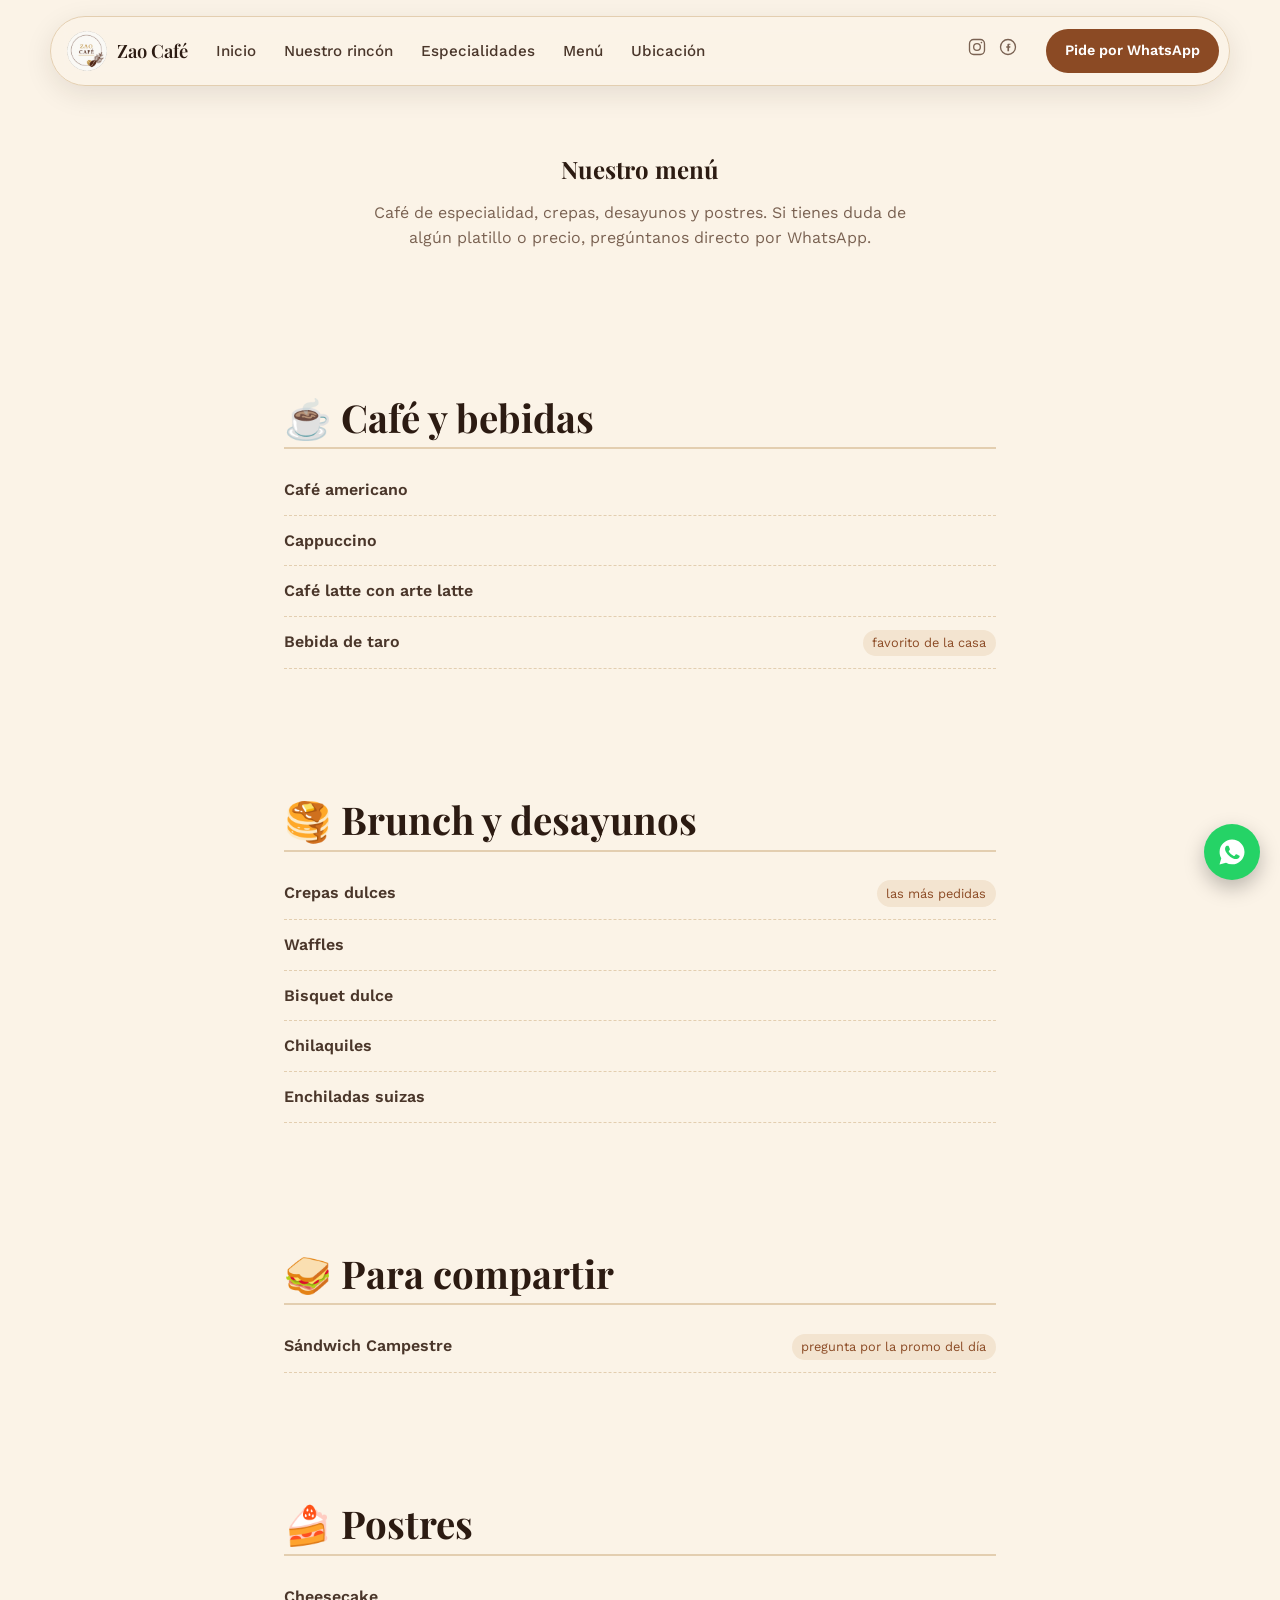
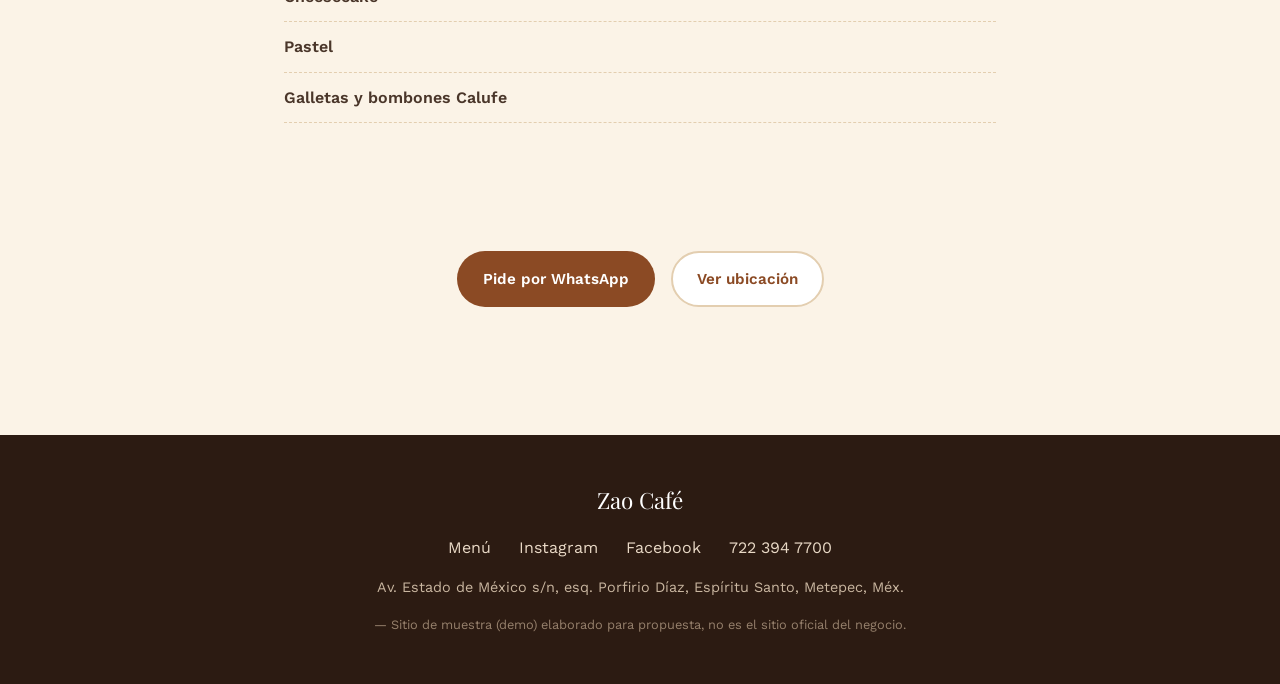
==== menu.html @ 18d245ee "Sitio demo de Zao Café: landing + menú Cafetería en Metepec (Espíritu Santo, frente a la Capilla del" ====
<!DOCTYPE html>
<html lang="es-MX">
<head>
  <meta charset="UTF-8">
  <meta name="viewport" content="width=device-width, initial-scale=1.0">
  <title>Menú — Zao Café</title>
  <meta name="description" content="Menú de Zao Café en Metepec: café de especialidad, crepas, desayunos, postres y sándwiches. Pide por WhatsApp.">

  <link rel="canonical" href="https://zao-cafe.a01771796.workers.dev/menu.html">

  <meta property="og:type" content="website">
  <meta property="og:site_name" content="Zao Café">
  <meta property="og:title" content="Menú — Zao Café">
  <meta property="og:description" content="Café de especialidad, crepas, desayunos, postres y sándwiches en Zao Café, Metepec.">
  <meta property="og:url" content="https://zao-cafe.a01771796.workers.dev/menu.html">
  <meta property="og:image" content="https://zao-cafe.a01771796.workers.dev/images/og-image.jpg">
  <meta property="og:image:width" content="1200">
  <meta property="og:image:height" content="630">
  <meta property="og:locale" content="es_MX">

  <meta name="twitter:card" content="summary_large_image">
  <meta name="twitter:title" content="Menú — Zao Café">
  <meta name="twitter:description" content="Café de especialidad, crepas, desayunos, postres y sándwiches en Zao Café, Metepec.">
  <meta name="twitter:image" content="https://zao-cafe.a01771796.workers.dev/images/og-image.jpg">

  <link rel="icon" type="image/png" href="images/logo.png">
  <link rel="preconnect" href="https://fonts.googleapis.com">
  <link rel="preconnect" href="https://fonts.gstatic.com" crossorigin>
  <link href="https://fonts.googleapis.com/css2?family=Playfair+Display:ital,wght@0,500;0,600;0,700;1,500&family=Work+Sans:wght@400;500;600;700&family=Caveat:wght@600;700&display=swap" rel="stylesheet">
  <link rel="stylesheet" href="style.css">
</head>
<body>

  <!-- ============ HEADER ============ -->
  <header class="site-header" id="site-header">
    <div class="header-inner">
      <a href="index.html#top" class="logo">
        <img src="images/logo.png" alt="Zao Café" width="40" height="40" class="logo-mark">
        Zao Café
      </a>

      <nav class="main-nav" id="main-nav" aria-label="Navegación principal">
        <ul>
          <li><a href="index.html#top">Inicio</a></li>
          <li><a href="index.html#rincon">Nuestro rincón</a></li>
          <li><a href="index.html#especialidades">Especialidades</a></li>
          <li><a href="menu.html">Menú</a></li>
          <li><a href="index.html#ubicacion">Ubicación</a></li>
        </ul>
      </nav>

      <nav class="header-social" aria-label="Redes sociales">
        <a href="https://www.instagram.com/zaocafe/" target="_blank" rel="noopener" aria-label="Instagram">
          <svg viewBox="0 0 24 24" fill="none" stroke="currentColor" stroke-width="1.6"><rect x="3" y="3" width="18" height="18" rx="5"/><circle cx="12" cy="12" r="4"/><circle cx="17.3" cy="6.7" r="1" fill="currentColor" stroke="none"/></svg>
        </a>
        <a href="https://www.facebook.com/zaocafeteria/" target="_blank" rel="noopener" aria-label="Facebook">
          <svg viewBox="0 0 24 24" fill="none" stroke="currentColor" stroke-width="1.6"><circle cx="12" cy="12" r="9"/><path d="M13.8 8.2h-1.3c-.7 0-1.2.5-1.2 1.2v1.6H9.9v2h1.4V17h2v-4h1.4l.2-2h-1.6V9.7c0-.3.2-.5.5-.5h1.1V8.2z" fill="currentColor" stroke="none"/></svg>
        </a>
      </nav>

      <div class="header-actions">
        <a class="btn-menu-cta" href="https://wa.me/527223947700?text=Hola%2C%20quisiera%20hacer%20un%20pedido%20del%20men%C3%BA%20de%20Zao%20Caf%C3%A9" target="_blank" rel="noopener">Pide por WhatsApp</a>
      </div>

      <button class="nav-toggle" id="nav-toggle" aria-label="Abrir menú de navegación" aria-expanded="false" aria-controls="main-nav">
        <span></span><span></span><span></span>
      </button>
    </div>
  </header>

  <main id="top" class="menu-page">
    <section class="menu-hero">
      <h1>Nuestro menú</h1>
      <p>Café de especialidad, crepas, desayunos y postres. Si tienes duda de algún platillo o precio, pregúntanos directo por WhatsApp.</p>
      <!-- PENDIENTE: lista de precios completa y oficial — confirmar con el negocio, no está publicada de forma consistente en Instagram/Facebook -->
    </section>

    <section id="bebidas" class="menu-section">
      <h2>☕ Café y bebidas</h2>
      <ul class="menu-list">
        <li><span class="menu-item-name">Café americano</span></li>
        <li><span class="menu-item-name">Cappuccino</span></li>
        <li><span class="menu-item-name">Café latte con arte latte</span></li>
        <li><span class="menu-item-name">Bebida de taro</span> <span class="menu-item-tag">favorito de la casa</span></li>
      </ul>
    </section>

    <section id="brunch" class="menu-section">
      <h2>🥞 Brunch y desayunos</h2>
      <ul class="menu-list">
        <li><span class="menu-item-name">Crepas dulces</span> <span class="menu-item-tag">las más pedidas</span></li>
        <li><span class="menu-item-name">Waffles</span></li>
        <li><span class="menu-item-name">Bisquet dulce</span></li>
        <li><span class="menu-item-name">Chilaquiles</span></li>
        <li><span class="menu-item-name">Enchiladas suizas</span></li>
      </ul>
    </section>

    <section id="salado" class="menu-section">
      <h2>🥪 Para compartir</h2>
      <ul class="menu-list">
        <li><span class="menu-item-name">Sándwich Campestre</span> <span class="menu-item-tag">pregunta por la promo del día</span></li>
      </ul>
    </section>

    <section id="postres" class="menu-section">
      <h2>🍰 Postres</h2>
      <ul class="menu-list">
        <li><span class="menu-item-name">Cheesecake</span></li>
        <li><span class="menu-item-name">Pastel</span></li>
        <li><span class="menu-item-name">Galletas y bombones Calufe</span></li>
      </ul>
    </section>

    <div class="menu-cta">
      <a class="btn btn-primary" href="https://wa.me/527223947700?text=Hola%2C%20quisiera%20hacer%20un%20pedido%20del%20men%C3%BA%20de%20Zao%20Caf%C3%A9" target="_blank" rel="noopener noreferrer">Pide por WhatsApp</a>
      <a class="btn btn-secondary" href="index.html#ubicacion">Ver ubicación</a>
    </div>
  </main>

  <!-- ============ FOOTER ============ -->
  <footer class="site-footer">
    <div class="footer-inner">
      <p class="footer-brand">Zao Café</p>
      <nav class="footer-links" aria-label="Enlaces de contacto">
        <ul>
          <li><a href="menu.html">Menú</a></li>
          <li><a href="https://www.instagram.com/zaocafe/" target="_blank" rel="noopener">Instagram</a></li>
          <li><a href="https://www.facebook.com/zaocafeteria/" target="_blank" rel="noopener">Facebook</a></li>
          <li><a href="tel:+527223947700">722 394 7700</a></li>
        </ul>
      </nav>
      <p class="footer-address">Av. Estado de México s/n, esq. Porfirio Díaz, Espíritu Santo, Metepec, Méx.</p>
      <p class="footer-demo">— Sitio de muestra (demo) elaborado para propuesta, no es el sitio oficial del negocio.</p>
    </div>
  </footer>

  <a class="whatsapp-float" href="https://wa.me/527223947700?text=Hola%2C%20quisiera%20hacer%20un%20pedido%20del%20men%C3%BA%20de%20Zao%20Caf%C3%A9" target="_blank" rel="noopener noreferrer" aria-label="Pide por WhatsApp">
    <svg viewBox="0 0 24 24" fill="currentColor" aria-hidden="true"><path d="M12.04 2c-5.5 0-9.96 4.46-9.96 9.96 0 1.76.46 3.48 1.34 5L2 22l5.2-1.36a9.9 9.9 0 0 0 4.84 1.23h.01c5.5 0 9.96-4.46 9.96-9.96C22 6.46 17.54 2 12.04 2Zm5.82 14.26c-.24.68-1.4 1.3-1.94 1.38-.5.08-1.12.11-1.8-.11-.42-.13-.95-.31-1.63-.6-2.87-1.24-4.74-4.14-4.88-4.33-.14-.19-1.17-1.55-1.17-2.96 0-1.4.74-2.09 1-2.38.26-.29.57-.36.76-.36.19 0 .38 0 .55.01.18.01.41-.07.64.49.24.58.81 2 .88 2.15.07.15.12.32.02.51-.1.19-.15.31-.29.48-.15.17-.31.38-.44.51-.15.15-.3.31-.13.6.17.29.76 1.25 1.63 2.02 1.12 1 2.06 1.31 2.35 1.46.29.15.46.13.63-.05.17-.19.72-.84.91-1.13.19-.29.38-.24.64-.14.26.1 1.65.78 1.94.92.29.14.48.21.55.33.07.12.07.68-.17 1.36Z"/></svg>
  </a>

  <script src="script.js"></script>
</body>
</html>
---- style.css ----
/* ============ TOKENS (paleta e identidad real de Zao Café) ============ */
:root {
  --color-bg: #fbf3e7;
  --color-panel: #f3e4d0;
  --color-footer: #2c1b12;
  --color-border: #e3ceb0;
  --color-heading: #2c1b12;
  --color-text: #4a362a;
  --color-text-soft: #7a6252;
  --color-white: #ffffff;

  --color-accent: #c97a3d;       /* decorativo: trazos, íconos — no usar en texto pequeño */
  --color-accent-deep: #8b4a24;  /* botones y links de texto — pasa contraste AA */

  --font-display: "Playfair Display", "Georgia", serif;
  --font-body: "Work Sans", system-ui, sans-serif;
  --font-script: "Caveat", cursive;

  --space-xs: 0.5rem;
  --space-sm: 1rem;
  --space-md: 1.75rem;
  --space-lg: 3rem;
  --space-xl: 5rem;

  --content-max: 1180px;
  --radius: 12px;
  --radius-lg: 24px;
  --transition: 0.25s ease;

  --header-gap: 1rem;
  --header-height: 68px;
  --header-clearance: calc(var(--header-height) + var(--header-gap) * 2 + 0.5rem);
}

* { box-sizing: border-box; }

html {
  scroll-behavior: smooth;
}

body {
  margin: 0;
  background: var(--color-bg);
  color: var(--color-text);
  font-family: var(--font-body);
  line-height: 1.6;
  -webkit-font-smoothing: antialiased;
}

img { max-width: 100%; display: block; }

h1, h2, h3 {
  font-family: var(--font-display);
  color: var(--color-heading);
  line-height: 1.15;
  margin: 0 0 var(--space-sm);
}

h2 { font-size: clamp(1.75rem, 4vw, 2.4rem); text-align: center; }
h3 { font-size: 1.25rem; }

p { margin: 0 0 var(--space-sm); }

a { color: inherit; text-decoration: none; }

:focus-visible {
  outline: 3px solid var(--color-accent-deep);
  outline-offset: 3px;
}

.eyebrow {
  display: block;
  font-size: 0.85rem;
  font-weight: 600;
  letter-spacing: 0.08em;
  text-transform: uppercase;
  color: var(--color-accent-deep);
  margin-bottom: var(--space-xs);
}

.script-accent {
  font-family: var(--font-script);
  font-size: 1.2em;
  color: var(--color-accent-deep);
}

/* Técnica: palabra "circulada a mano" — hace eco al letrero/mural pintado a mano de la fachada real */
.doodle-word {
  position: relative;
  display: inline-block;
  color: var(--color-accent);
}
.doodle-word::before {
  content: "";
  position: absolute;
  inset: -0.08em -0.2em;
  border: 2.5px solid var(--color-accent);
  border-radius: 60% 40% 55% 45% / 45% 55% 40% 60%;
  transform: rotate(-2deg);
  pointer-events: none;
}

/* Motivo recurrente: hoja + grano de café, inspirado en el logo real */
.bean-leaf-divider {
  display: flex;
  justify-content: center;
  margin: var(--space-sm) 0;
  color: var(--color-accent);
  opacity: 0.85;
}
.bean-leaf-divider svg { width: 28px; height: 28px; }

/* ============ BOTONES ============ */
.btn {
  display: inline-flex;
  align-items: center;
  justify-content: center;
  gap: 0.4rem;
  padding: 0.85rem 1.5rem;
  border-radius: 999px;
  font-weight: 600;
  font-size: 0.95rem;
  min-height: 44px;
  transition: transform var(--transition), background var(--transition), box-shadow var(--transition);
  border: 2px solid transparent;
}
.btn-primary {
  background: var(--color-accent-deep);
  color: var(--color-white);
}
.btn-primary:hover { transform: translateY(-2px); box-shadow: 0 8px 20px rgba(139, 74, 36, 0.35); }
.btn-secondary {
  background: var(--color-white);
  color: var(--color-accent-deep);
  border-color: var(--color-border);
}
.btn-secondary:hover { border-color: var(--color-accent-deep); transform: translateY(-2px); }
.btn-outline {
  background: transparent;
  color: var(--color-accent-deep);
  border-color: var(--color-accent-deep);
}
.btn-outline:hover { background: var(--color-accent-deep); color: var(--color-white); }

@media (prefers-reduced-motion: reduce) {
  .btn, .btn-primary:hover, .btn-secondary:hover { transition: none; transform: none; }
  html { scroll-behavior: auto; }
}

/* ============ HEADER ============ */
.site-header {
  position: fixed;
  top: var(--header-gap);
  left: 50%;
  transform: translateX(-50%);
  width: calc(100% - 2rem);
  max-width: var(--content-max);
  z-index: 100;
  background: rgba(251, 243, 231, 0.88);
  backdrop-filter: blur(10px);
  border: 1px solid var(--color-border);
  border-radius: 999px;
  box-shadow: 0 8px 28px rgba(44, 27, 18, 0.1);
}

.header-inner {
  display: flex;
  align-items: center;
  gap: var(--space-md);
  padding: 0.5rem 0.6rem 0.5rem 1rem;
  height: var(--header-height);
}

.logo {
  display: flex;
  align-items: center;
  gap: 0.6rem;
  font-family: var(--font-display);
  font-weight: 600;
  font-size: 1.15rem;
  color: var(--color-heading);
  white-space: nowrap;
}
.logo-mark { border-radius: 50%; flex-shrink: 0; }

.main-nav ul {
  display: flex;
  gap: var(--space-md);
  list-style: none;
  margin: 0;
  padding: 0;
}
.main-nav a {
  font-weight: 500;
  font-size: 0.95rem;
  color: var(--color-text);
  transition: color var(--transition);
}
.main-nav a:hover { color: var(--color-accent-deep); }

.header-social {
  display: flex;
  gap: 0.7rem;
  margin-left: auto;
}
.header-social a { color: var(--color-text-soft); transition: color var(--transition); }
.header-social a:hover { color: var(--color-accent-deep); }
.header-social svg { width: 20px; height: 20px; }

.btn-menu-cta {
  background: var(--color-accent-deep);
  color: var(--color-white);
  padding: 0.6rem 1.2rem;
  border-radius: 999px;
  font-weight: 600;
  font-size: 0.9rem;
  white-space: nowrap;
  min-height: 44px;
  display: flex;
  align-items: center;
}

.nav-toggle {
  display: none;
  flex-direction: column;
  justify-content: center;
  gap: 5px;
  width: 44px;
  height: 44px;
  background: none;
  border: none;
  cursor: pointer;
  margin-left: auto;
}
.nav-toggle span {
  display: block;
  width: 22px;
  height: 2px;
  background: var(--color-heading);
  transition: transform var(--transition), opacity var(--transition);
}
.nav-toggle[aria-expanded="true"] span:nth-child(1) { transform: translateY(7px) rotate(45deg); }
.nav-toggle[aria-expanded="true"] span:nth-child(2) { opacity: 0; }
.nav-toggle[aria-expanded="true"] span:nth-child(3) { transform: translateY(-7px) rotate(-45deg); }

/* ============ HERO ============ */
.hero {
  position: relative;
  min-height: 92vh;
  display: flex;
  align-items: flex-end;
  overflow: hidden;
}
.hero-bg {
  position: absolute;
  inset: 0;
  width: 100%;
  height: 100%;
  object-fit: cover;
}
.hero-scrim {
  position: absolute;
  inset: 0;
  background: linear-gradient(180deg, rgba(44,27,18,0.15) 0%, rgba(44,27,18,0.75) 100%);
}
.hero-content {
  position: relative;
  z-index: 1;
  color: var(--color-white);
  max-width: var(--content-max);
  margin: 0 auto;
  padding: var(--space-xl) 1.5rem var(--space-lg);
  width: 100%;
}
.hero-eyebrow {
  display: inline-block;
  font-size: 0.85rem;
  font-weight: 600;
  letter-spacing: 0.08em;
  text-transform: uppercase;
  color: #f3d9b8;
  margin-bottom: var(--space-xs);
}
.hero h1 {
  color: var(--color-white);
  font-size: clamp(2.6rem, 7vw, 4.5rem);
  margin-bottom: var(--space-sm);
}
.hero .doodle-word { color: #f3d9b8; }
.hero .doodle-word::before { border-color: #f3d9b8; }
.hero-tagline {
  font-size: clamp(1.05rem, 2vw, 1.3rem);
  max-width: 42ch;
  color: #f3ead9;
  margin-bottom: var(--space-md);
}
.hero-actions {
  display: flex;
  flex-wrap: wrap;
  gap: var(--space-xs);
  margin-bottom: var(--space-md);
}
.hero-rating {
  display: flex;
  align-items: center;
  gap: 0.5rem;
  font-size: 0.95rem;
  color: #f3ead9;
}
.hero-rating span[aria-hidden] { color: #f3d9b8; letter-spacing: 0.05em; }
.hero-rating a { text-decoration: underline; }

/* ============ SECCIONES GENERALES ============ */
main section {
  padding: var(--space-xl) 1.5rem;
  max-width: var(--content-max);
  margin: 0 auto;
}

/* ============ NUESTRO RINCÓN ============ */
.about-card {
  display: grid;
  grid-template-columns: 1.1fr 1fr;
  gap: var(--space-lg);
  align-items: center;
}
.about-image img {
  border-radius: var(--radius-lg);
  box-shadow: 0 20px 40px rgba(44, 27, 18, 0.15);
}
.about-aside {
  margin-top: var(--space-md);
  padding: var(--space-sm) var(--space-md);
  background: var(--color-panel);
  border-radius: var(--radius);
  border-left: 4px solid var(--color-accent);
  color: var(--color-text-soft);
  font-size: 0.95rem;
}

/* ============ ESPECIALIDADES ============ */
.tarjetas {
  display: grid;
  grid-template-columns: repeat(4, 1fr);
  gap: var(--space-md);
  margin-top: var(--space-lg);
}
.tarjeta-foto-item {
  background: var(--color-white);
  border-radius: var(--radius-lg);
  overflow: hidden;
  border: 1px solid var(--color-border);
  transition: transform var(--transition), box-shadow var(--transition);
  display: flex;
  flex-direction: column;
}
.tarjeta-foto-item:hover { transform: translateY(-6px); box-shadow: 0 16px 32px rgba(44, 27, 18, 0.15); }
.tarjeta-foto-item img { aspect-ratio: 4 / 3; object-fit: cover; width: 100%; }
.tarjeta-foto-item h3, .tarjeta-foto-item p { padding: 0 var(--space-sm); }
.tarjeta-foto-item h3 { margin-top: var(--space-sm); margin-bottom: 0.35rem; }
.tarjeta-foto-item p { color: var(--color-text-soft); font-size: 0.92rem; margin-bottom: var(--space-sm); }

.menu-acceso {
  text-align: center;
  margin-top: var(--space-lg);
}

/* ============ TESTIMONIOS ============ */
.testimonios-grid {
  display: grid;
  grid-template-columns: repeat(3, 1fr);
  gap: var(--space-md);
  margin-top: var(--space-lg);
}
.testimonios blockquote {
  margin: 0;
  background: var(--color-panel);
  border-radius: var(--radius);
  padding: var(--space-md);
  font-style: italic;
  color: var(--color-text);
  position: relative;
}
.testimonios blockquote::before {
  content: "“";
  font-family: var(--font-display);
  font-size: 3rem;
  color: var(--color-accent);
  line-height: 1;
  display: block;
  margin-bottom: -0.5rem;
}

/* ============ HORARIO / UBICACIÓN ============ */
.location-intro { text-align: center; color: var(--color-text-soft); }
.location-grid {
  display: grid;
  grid-template-columns: repeat(3, 1fr);
  gap: var(--space-md);
  margin-top: var(--space-lg);
}
.location-card {
  background: var(--color-white);
  border: 1px solid var(--color-border);
  border-radius: var(--radius-lg);
  padding: var(--space-md);
}
.schedule-table { width: 100%; border-collapse: collapse; }
.schedule-table td { padding: 0.35rem 0; color: var(--color-text-soft); }
.schedule-table td:last-child { text-align: right; font-weight: 600; color: var(--color-text); }
.schedule-note { margin-top: var(--space-sm); font-size: 0.9rem; }
.schedule-note a { color: var(--color-accent-deep); font-weight: 600; }
.location-card address { font-style: normal; color: var(--color-text-soft); }
.location-card-links { display: flex; flex-wrap: wrap; gap: 0.5rem; margin-top: var(--space-sm); }

.location-map { margin-top: var(--space-lg); }
.location-map-load {
  width: 100%;
  min-height: 220px;
  display: flex;
  flex-direction: column;
  align-items: center;
  justify-content: center;
  gap: 0.6rem;
  background: var(--color-panel);
  border: 1px dashed var(--color-accent);
  border-radius: var(--radius-lg);
  color: var(--color-accent-deep);
  font-weight: 600;
  cursor: pointer;
}
.location-map-load svg { width: 32px; height: 32px; }
.location-map iframe { width: 100%; border-radius: var(--radius-lg); }

/* ============ FOOTER ============ */
.site-footer {
  background: var(--color-footer);
  color: #e9d9c6;
  padding: var(--space-lg) 1.5rem;
  margin-top: var(--space-xl);
}
.footer-inner {
  max-width: var(--content-max);
  margin: 0 auto;
  text-align: center;
}
.footer-brand {
  font-family: var(--font-display);
  font-size: 1.4rem;
  color: var(--color-white);
}
.footer-links ul {
  display: flex;
  justify-content: center;
  flex-wrap: wrap;
  gap: var(--space-md);
  list-style: none;
  padding: 0;
  margin: var(--space-sm) 0;
}
.footer-links a { color: #e9d9c6; transition: color var(--transition); }
.footer-links a:hover { color: var(--color-accent); }
.footer-address { font-size: 0.9rem; color: #c9b6a0; }
.footer-demo { font-size: 0.8rem; color: #96806c; margin-top: var(--space-sm); margin-bottom: 0; }

/* ============ WHATSAPP FLOTANTE ============ */
.whatsapp-float {
  position: fixed;
  bottom: 1.25rem;
  right: 1.25rem;
  width: 56px;
  height: 56px;
  border-radius: 50%;
  background: #25d366;
  color: var(--color-white);
  display: flex;
  align-items: center;
  justify-content: center;
  box-shadow: 0 8px 20px rgba(0,0,0,0.25);
  z-index: 90;
  transition: transform var(--transition);
}
.whatsapp-float:hover { transform: scale(1.08); }
.whatsapp-float svg { width: 30px; height: 30px; }

/* ============ PÁGINA DE MENÚ ============ */
.menu-page { padding-top: var(--header-clearance); }
.menu-hero { text-align: center; padding-top: var(--space-lg); }
.menu-hero p { max-width: 55ch; margin-left: auto; margin-right: auto; color: var(--color-text-soft); }
.menu-section { max-width: 760px; padding-top: var(--space-lg); }
.menu-section h2 { text-align: left; border-bottom: 2px solid var(--color-border); padding-bottom: 0.5rem; }
.menu-list { list-style: none; margin: 0; padding: 0; }
.menu-list li {
  display: flex;
  flex-wrap: wrap;
  justify-content: space-between;
  align-items: baseline;
  gap: 0.4rem var(--space-sm);
  padding: 0.75rem 0;
  border-bottom: 1px dashed var(--color-border);
}
.menu-item-name { font-weight: 600; }
.menu-item-tag {
  font-size: 0.8rem;
  color: var(--color-accent-deep);
  background: var(--color-panel);
  padding: 0.2rem 0.6rem;
  border-radius: 999px;
  white-space: nowrap;
}
.menu-cta {
  text-align: center;
  display: flex;
  justify-content: center;
  gap: var(--space-sm);
  flex-wrap: wrap;
  padding-top: var(--space-lg);
  padding-bottom: var(--space-lg);
}

/* ============ SCROLL OFFSET (header fijo) ============ */
#top, #rincon, #especialidades, #ubicacion {
  scroll-margin-top: var(--header-clearance);
}
main:not(.menu-page) { padding-top: var(--header-clearance); }
.hero { margin-top: calc(var(--header-clearance) * -1); padding-top: var(--header-clearance); }

/* ============ RESPONSIVE ============ */
@media (max-width: 900px) {
  .main-nav, .header-social { display: none; }
  .nav-toggle { display: flex; }
  .site-header { top: 0.6rem; }

  .main-nav {
    display: block;
    position: absolute;
    top: calc(var(--header-height) + 0.6rem);
    left: 0;
    right: 0;
    background: var(--color-bg);
    border: 1px solid var(--color-border);
    border-radius: var(--radius-lg);
    padding: var(--space-sm);
    box-shadow: 0 12px 28px rgba(44,27,18,0.15);
    opacity: 0;
    visibility: hidden;
    transform: translateY(-8px);
    transition: opacity var(--transition), transform var(--transition), visibility var(--transition);
  }
  .main-nav.is-open { opacity: 1; visibility: visible; transform: translateY(0); }
  .main-nav ul { flex-direction: column; gap: 0.25rem; }
  .main-nav a { display: block; padding: 0.7rem 0.75rem; min-height: 44px; display: flex; align-items: center; }

  .btn-menu-cta { display: none; }

  .about-card { grid-template-columns: 1fr; }
  .about-image { order: -1; }
  .tarjetas { grid-template-columns: repeat(2, 1fr); }
  .testimonios-grid { grid-template-columns: 1fr; }
  .location-grid { grid-template-columns: 1fr; }
}

@media (max-width: 480px) {
  .header-inner { padding: 0.5rem 0.5rem 0.5rem 0.75rem; gap: 0.5rem; }
  .logo { font-size: 1rem; }
  .logo-mark { width: 34px; height: 34px; }
  .tarjetas { grid-template-columns: 1fr; }
  .hero-actions { flex-direction: column; align-items: stretch; }
  .hero-actions .btn { width: 100%; }
  main section { padding: var(--space-lg) 1rem; }
}
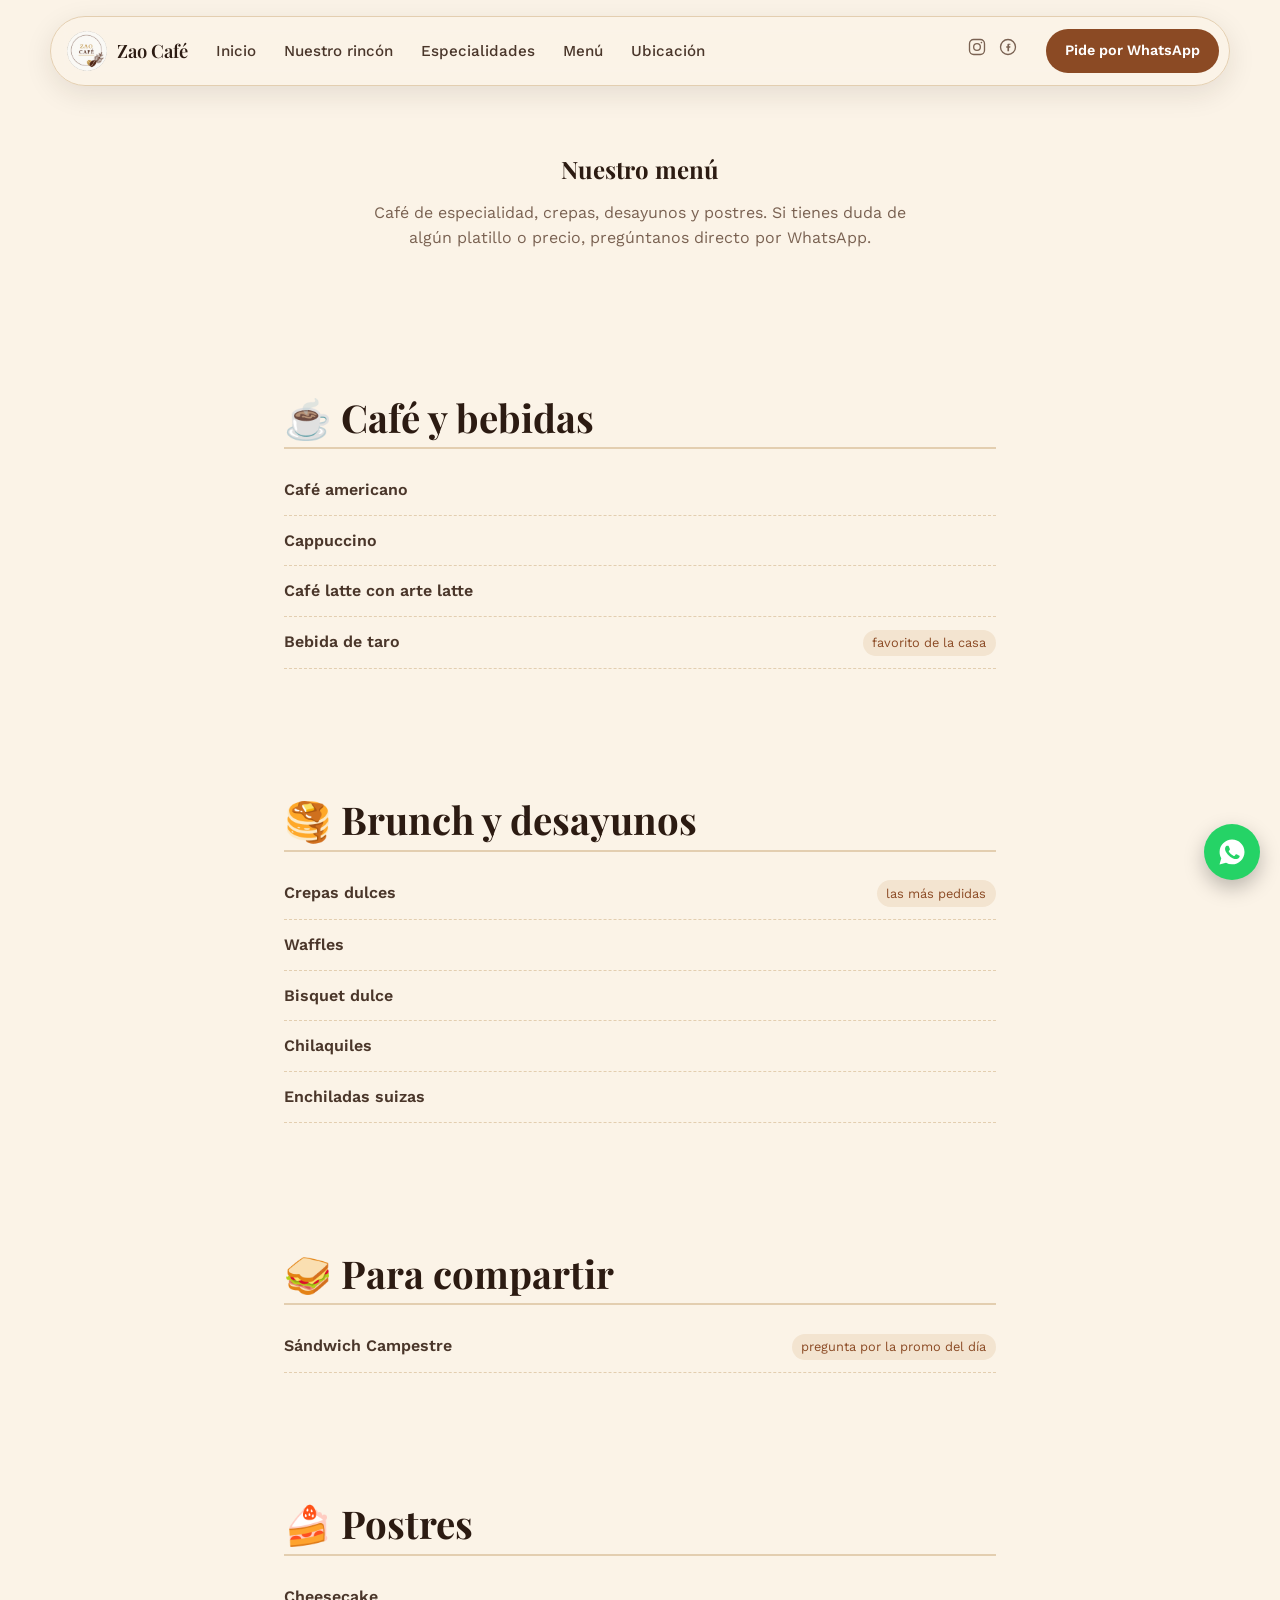
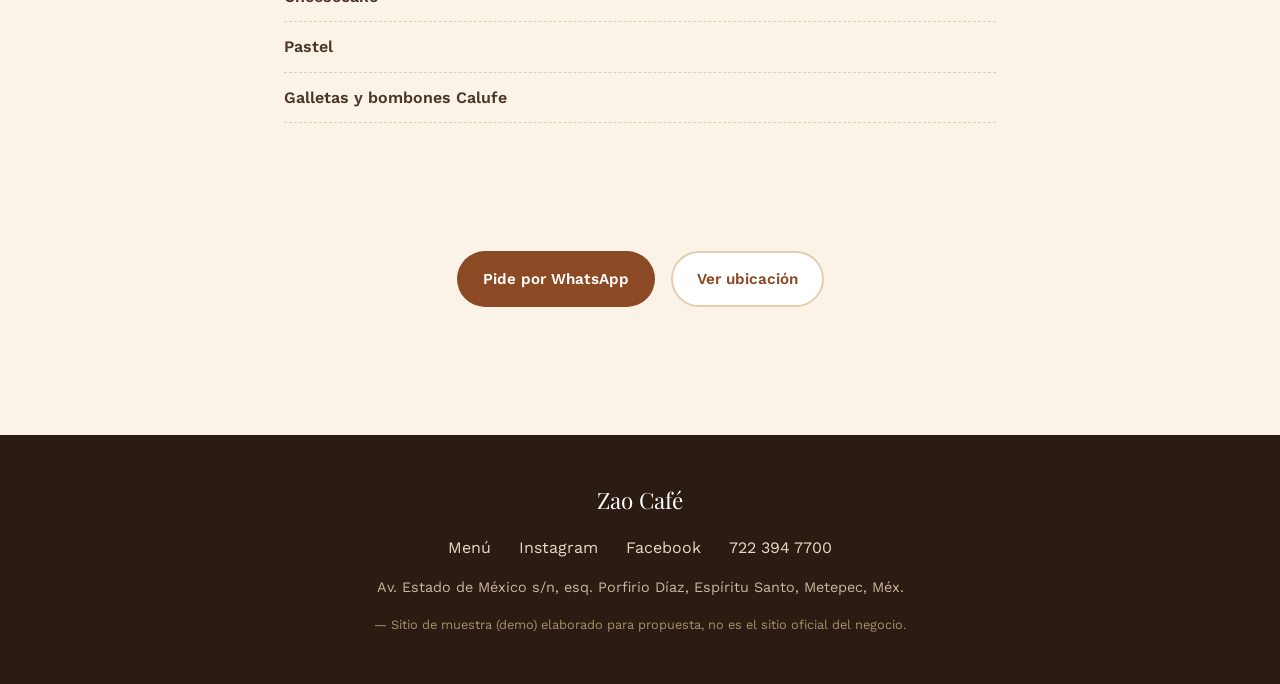
==== commit 693ec286: "Revisión de calidad: accesibilidad, contraste y responsive - Corrige desborde potencial en menú (eti" ====
--- a/menu.html
+++ b/menu.html
@@ -31,6 +31,8 @@
 </head>
 <body>
 
+  <a class="skip-link" href="#top">Saltar al contenido principal</a>
+
   <!-- ============ HEADER ============ -->
   <header class="site-header" id="site-header">
     <div class="header-inner">
@@ -51,10 +53,10 @@
 
       <nav class="header-social" aria-label="Redes sociales">
         <a href="https://www.instagram.com/zaocafe/" target="_blank" rel="noopener" aria-label="Instagram">
-          <svg viewBox="0 0 24 24" fill="none" stroke="currentColor" stroke-width="1.6"><rect x="3" y="3" width="18" height="18" rx="5"/><circle cx="12" cy="12" r="4"/><circle cx="17.3" cy="6.7" r="1" fill="currentColor" stroke="none"/></svg>
+          <svg viewBox="0 0 24 24" fill="none" stroke="currentColor" stroke-width="1.6" aria-hidden="true"><rect x="3" y="3" width="18" height="18" rx="5"/><circle cx="12" cy="12" r="4"/><circle cx="17.3" cy="6.7" r="1" fill="currentColor" stroke="none"/></svg>
         </a>
         <a href="https://www.facebook.com/zaocafeteria/" target="_blank" rel="noopener" aria-label="Facebook">
-          <svg viewBox="0 0 24 24" fill="none" stroke="currentColor" stroke-width="1.6"><circle cx="12" cy="12" r="9"/><path d="M13.8 8.2h-1.3c-.7 0-1.2.5-1.2 1.2v1.6H9.9v2h1.4V17h2v-4h1.4l.2-2h-1.6V9.7c0-.3.2-.5.5-.5h1.1V8.2z" fill="currentColor" stroke="none"/></svg>
+          <svg viewBox="0 0 24 24" fill="none" stroke="currentColor" stroke-width="1.6" aria-hidden="true"><circle cx="12" cy="12" r="9"/><path d="M13.8 8.2h-1.3c-.7 0-1.2.5-1.2 1.2v1.6H9.9v2h1.4V17h2v-4h1.4l.2-2h-1.6V9.7c0-.3.2-.5.5-.5h1.1V8.2z" fill="currentColor" stroke="none"/></svg>
         </a>
       </nav>
 
--- a/style.css
+++ b/style.css
@@ -56,8 +56,22 @@
   margin: 0 0 var(--space-sm);
 }
 
+h1, h2 { text-wrap: balance; }
 h2 { font-size: clamp(1.75rem, 4vw, 2.4rem); text-align: center; }
 h3 { font-size: 1.25rem; }
+
+.skip-link {
+  position: absolute;
+  top: -100%;
+  left: 1rem;
+  z-index: 200;
+  background: var(--color-accent-deep);
+  color: var(--color-white);
+  padding: 0.75rem 1.25rem;
+  border-radius: var(--radius);
+  transition: top var(--transition);
+}
+.skip-link:focus { top: 1rem; }
 
 p { margin: 0 0 var(--space-sm); }
 
@@ -123,6 +137,7 @@
   min-height: 44px;
   transition: transform var(--transition), background var(--transition), box-shadow var(--transition);
   border: 2px solid transparent;
+  touch-action: manipulation;
 }
 .btn-primary {
   background: var(--color-accent-deep);
@@ -143,8 +158,9 @@
 .btn-outline:hover { background: var(--color-accent-deep); color: var(--color-white); }
 
 @media (prefers-reduced-motion: reduce) {
-  .btn, .btn-primary:hover, .btn-secondary:hover { transition: none; transform: none; }
+  *, *::before, *::after { transition: none !important; animation: none !important; }
   html { scroll-behavior: auto; }
+  .tarjeta-foto-item:hover, .whatsapp-float:hover, .btn-primary:hover, .btn-secondary:hover { transform: none; }
 }
 
 /* ============ HEADER ============ */
@@ -231,6 +247,7 @@
   border: none;
   cursor: pointer;
   margin-left: auto;
+  touch-action: manipulation;
 }
 .nav-toggle span {
   display: block;
@@ -461,7 +478,7 @@
 .footer-links a { color: #e9d9c6; transition: color var(--transition); }
 .footer-links a:hover { color: var(--color-accent); }
 .footer-address { font-size: 0.9rem; color: #c9b6a0; }
-.footer-demo { font-size: 0.8rem; color: #96806c; margin-top: var(--space-sm); margin-bottom: 0; }
+.footer-demo { font-size: 0.8rem; color: #a3906f; margin-top: var(--space-sm); margin-bottom: 0; }
 
 /* ============ WHATSAPP FLOTANTE ============ */
 .whatsapp-float {
@@ -479,6 +496,7 @@
   box-shadow: 0 8px 20px rgba(0,0,0,0.25);
   z-index: 90;
   transition: transform var(--transition);
+  touch-action: manipulation;
 }
 .whatsapp-float:hover { transform: scale(1.08); }
 .whatsapp-float svg { width: 30px; height: 30px; }
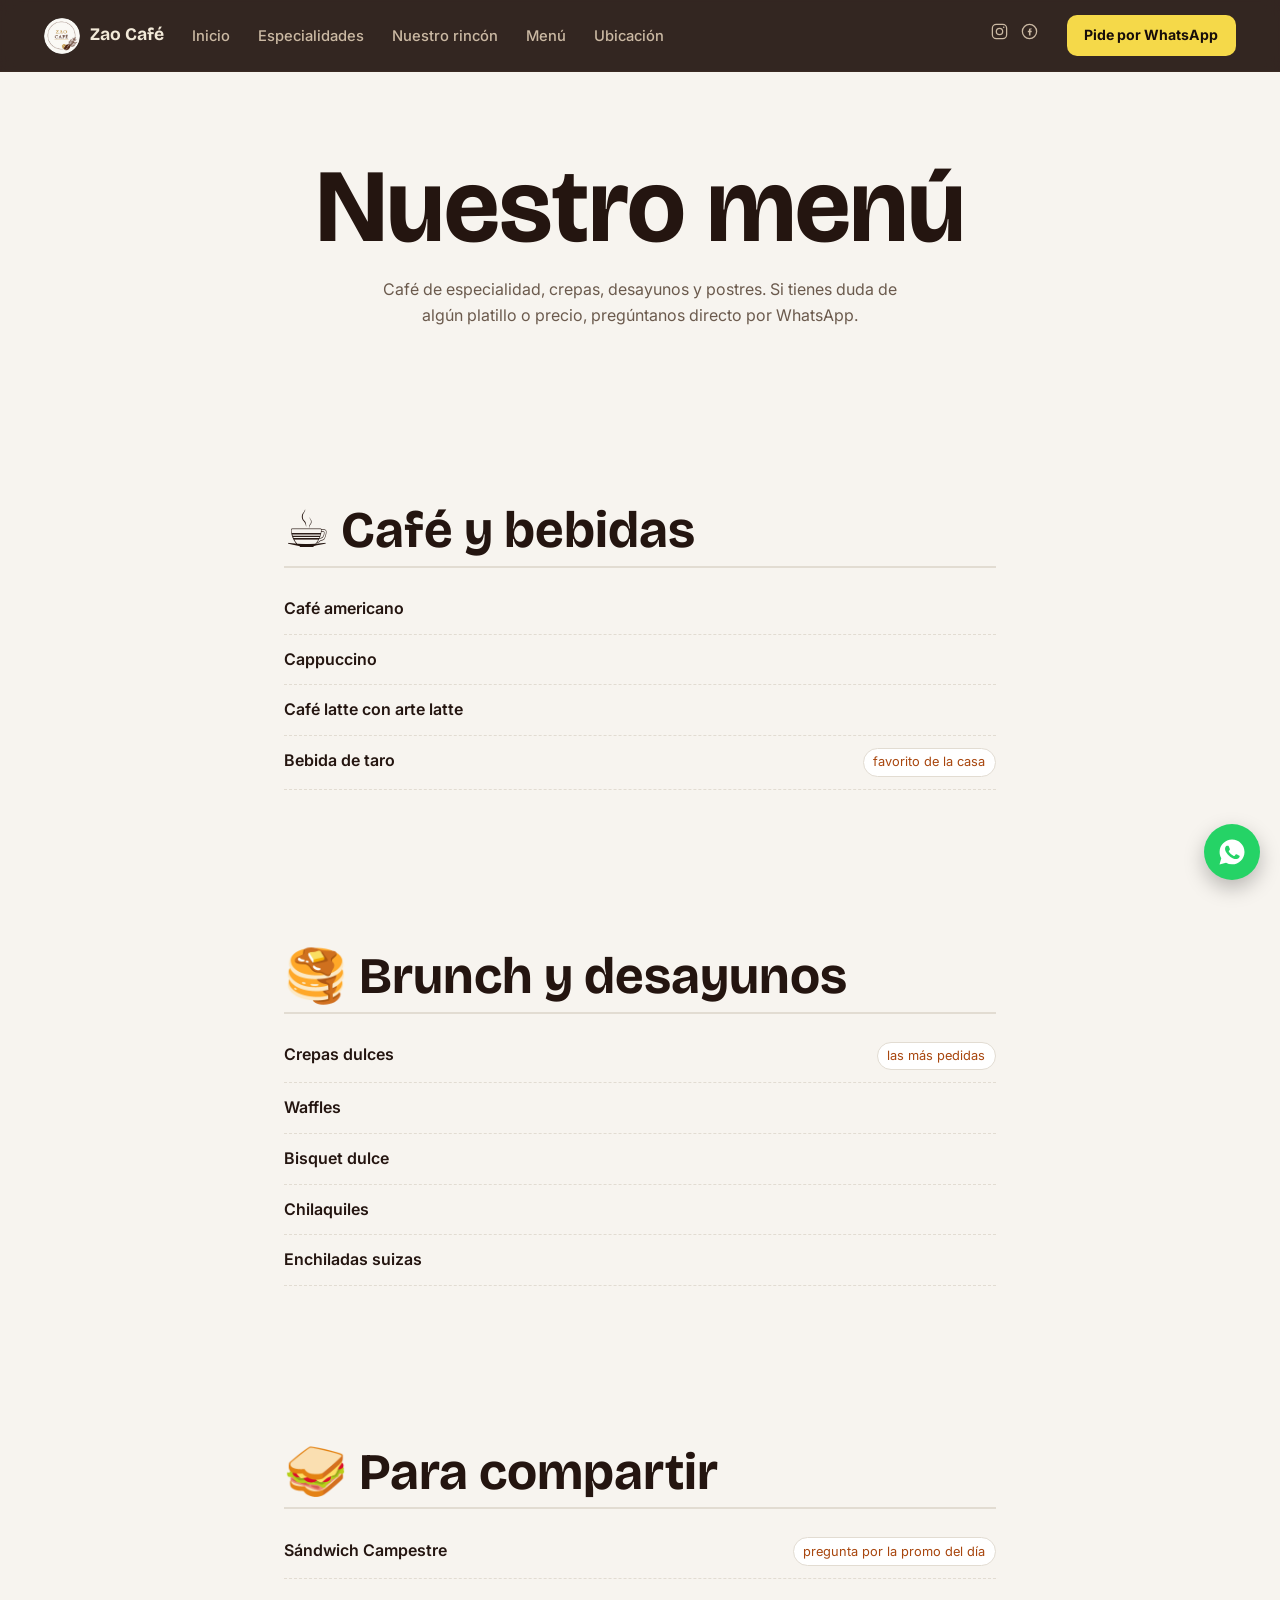
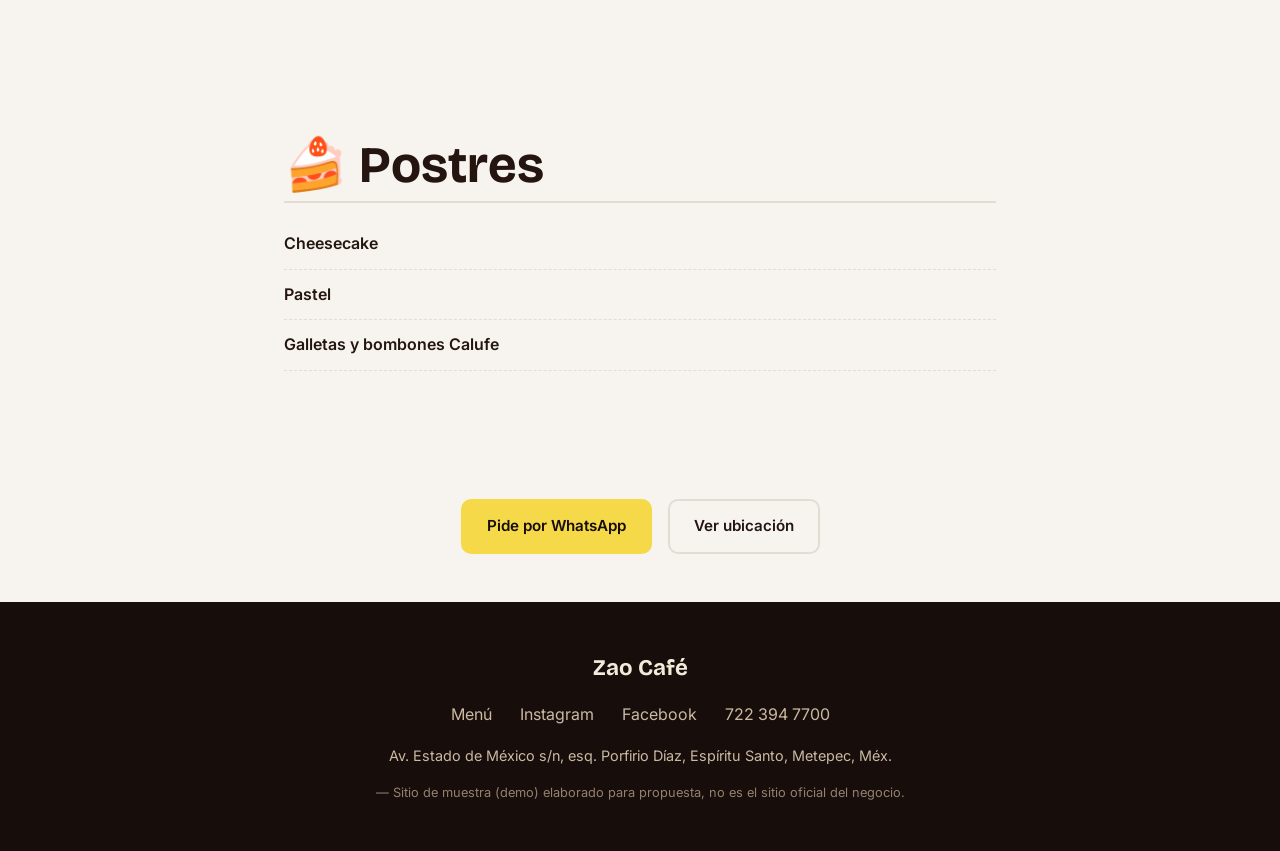
==== commit d218c7b5: "Rediseño Zao Café: rompe con la receta visual repetida en demos previos Header fijo de ancho complet" ====
--- a/menu.html
+++ b/menu.html
@@ -26,7 +26,7 @@
   <link rel="icon" type="image/png" href="images/logo.png">
   <link rel="preconnect" href="https://fonts.googleapis.com">
   <link rel="preconnect" href="https://fonts.gstatic.com" crossorigin>
-  <link href="https://fonts.googleapis.com/css2?family=Playfair+Display:ital,wght@0,500;0,600;0,700;1,500&family=Work+Sans:wght@400;500;600;700&family=Caveat:wght@600;700&display=swap" rel="stylesheet">
+  <link href="https://fonts.googleapis.com/css2?family=Bricolage+Grotesque:opsz,wght@12..96,400..800&family=Inter:wght@400;500;600;700&display=swap" rel="stylesheet">
   <link rel="stylesheet" href="style.css">
 </head>
 <body>
@@ -37,15 +37,15 @@
   <header class="site-header" id="site-header">
     <div class="header-inner">
       <a href="index.html#top" class="logo">
-        <img src="images/logo.png" alt="Zao Café" width="40" height="40" class="logo-mark">
+        <img src="images/logo.png" alt="Zao Café" width="36" height="36" class="logo-mark">
         Zao Café
       </a>
 
       <nav class="main-nav" id="main-nav" aria-label="Navegación principal">
         <ul>
           <li><a href="index.html#top">Inicio</a></li>
+          <li><a href="index.html#especialidades">Especialidades</a></li>
           <li><a href="index.html#rincon">Nuestro rincón</a></li>
-          <li><a href="index.html#especialidades">Especialidades</a></li>
           <li><a href="menu.html">Menú</a></li>
           <li><a href="index.html#ubicacion">Ubicación</a></li>
         </ul>
@@ -116,7 +116,7 @@
 
     <div class="menu-cta">
       <a class="btn btn-primary" href="https://wa.me/527223947700?text=Hola%2C%20quisiera%20hacer%20un%20pedido%20del%20men%C3%BA%20de%20Zao%20Caf%C3%A9" target="_blank" rel="noopener noreferrer">Pide por WhatsApp</a>
-      <a class="btn btn-secondary" href="index.html#ubicacion">Ver ubicación</a>
+      <a class="btn btn-outline-light" href="index.html#ubicacion">Ver ubicación</a>
     </div>
   </main>
 
--- a/style.css
+++ b/style.css
@@ -1,20 +1,21 @@
-/* ============ TOKENS (paleta e identidad real de Zao Café) ============ */
+/* ============ TOKENS ============ */
 :root {
-  --color-bg: #fbf3e7;
-  --color-panel: #f3e4d0;
-  --color-footer: #2c1b12;
-  --color-border: #e3ceb0;
-  --color-heading: #2c1b12;
-  --color-text: #4a362a;
-  --color-text-soft: #7a6252;
+  --color-espresso: #221410;
+  --color-espresso-deep: #170d0a;
+  --color-cream-white: #f7f4ef;
   --color-white: #ffffff;
-
-  --color-accent: #c97a3d;       /* decorativo: trazos, íconos — no usar en texto pequeño */
-  --color-accent-deep: #8b4a24;  /* botones y links de texto — pasa contraste AA */
-
-  --font-display: "Playfair Display", "Georgia", serif;
-  --font-body: "Work Sans", system-ui, sans-serif;
-  --font-script: "Caveat", cursive;
+  --color-text-on-dark: #f3ead9;
+  --color-text-on-dark-soft: #cbb9a3;
+  --color-text-on-light: #241510;
+  --color-text-on-light-soft: #6b5a4d;
+  --color-border-dark: #3a2a22;
+  --color-border-light: #e2dcd2;
+
+  --color-neon: #f5d949;
+  --color-accent: #a8460e;   /* botones/links sobre fondo claro, pasa AA */
+
+  --font-display: "Bricolage Grotesque", system-ui, sans-serif;
+  --font-body: "Inter", system-ui, sans-serif;
 
   --space-xs: 0.5rem;
   --space-sm: 1rem;
@@ -22,26 +23,19 @@
   --space-lg: 3rem;
   --space-xl: 5rem;
 
-  --content-max: 1180px;
-  --radius: 12px;
-  --radius-lg: 24px;
+  --content-max: 1240px;
+  --radius: 10px;
   --transition: 0.25s ease;
-
-  --header-gap: 1rem;
-  --header-height: 68px;
-  --header-clearance: calc(var(--header-height) + var(--header-gap) * 2 + 0.5rem);
+  --header-height: 72px;
 }
 
 * { box-sizing: border-box; }
-
-html {
-  scroll-behavior: smooth;
-}
+html { scroll-behavior: smooth; }
 
 body {
   margin: 0;
-  background: var(--color-bg);
-  color: var(--color-text);
+  background: var(--color-cream-white);
+  color: var(--color-text-on-light);
   font-family: var(--font-body);
   line-height: 1.6;
   -webkit-font-smoothing: antialiased;
@@ -51,21 +45,26 @@
 
 h1, h2, h3 {
   font-family: var(--font-display);
-  color: var(--color-heading);
-  line-height: 1.15;
+  font-weight: 700;
+  line-height: 1.05;
   margin: 0 0 var(--space-sm);
-}
-
-h1, h2 { text-wrap: balance; }
-h2 { font-size: clamp(1.75rem, 4vw, 2.4rem); text-align: center; }
-h3 { font-size: 1.25rem; }
+  text-wrap: balance;
+}
+h1 { font-size: clamp(3.2rem, 9vw, 6.5rem); }
+h2 { font-size: clamp(2.2rem, 5vw, 3.2rem); text-align: center; }
+h3 { font-size: 1.3rem; font-weight: 600; }
+
+p { margin: 0 0 var(--space-sm); }
+a { color: inherit; text-decoration: none; }
+
+:focus-visible { outline: 3px solid var(--color-accent); outline-offset: 3px; }
 
 .skip-link {
   position: absolute;
   top: -100%;
   left: 1rem;
   z-index: 200;
-  background: var(--color-accent-deep);
+  background: var(--color-accent);
   color: var(--color-white);
   padding: 0.75rem 1.25rem;
   border-radius: var(--radius);
@@ -73,56 +72,25 @@
 }
 .skip-link:focus { top: 1rem; }
 
-p { margin: 0 0 var(--space-sm); }
-
-a { color: inherit; text-decoration: none; }
-
-:focus-visible {
-  outline: 3px solid var(--color-accent-deep);
-  outline-offset: 3px;
-}
-
 .eyebrow {
   display: block;
-  font-size: 0.85rem;
+  font-size: 0.8rem;
   font-weight: 600;
-  letter-spacing: 0.08em;
-  text-transform: uppercase;
-  color: var(--color-accent-deep);
+  letter-spacing: 0.03em;
+  color: var(--color-accent);
   margin-bottom: var(--space-xs);
 }
-
-.script-accent {
-  font-family: var(--font-script);
-  font-size: 1.2em;
-  color: var(--color-accent-deep);
-}
-
-/* Técnica: palabra "circulada a mano" — hace eco al letrero/mural pintado a mano de la fachada real */
-.doodle-word {
-  position: relative;
-  display: inline-block;
-  color: var(--color-accent);
-}
-.doodle-word::before {
-  content: "";
-  position: absolute;
-  inset: -0.08em -0.2em;
-  border: 2.5px solid var(--color-accent);
-  border-radius: 60% 40% 55% 45% / 45% 55% 40% 60%;
-  transform: rotate(-2deg);
-  pointer-events: none;
-}
-
-/* Motivo recurrente: hoja + grano de café, inspirado en el logo real */
-.bean-leaf-divider {
-  display: flex;
-  justify-content: center;
-  margin: var(--space-sm) 0;
-  color: var(--color-accent);
-  opacity: 0.85;
-}
-.bean-leaf-divider svg { width: 28px; height: 28px; }
+.eyebrow-center { text-align: center; }
+
+/* Jugada firma: efecto neón CSS sobre "Café", inspirado en el letrero real de la fachada */
+.neon {
+  color: var(--color-neon);
+  text-shadow:
+    0 0 4px rgba(245, 217, 73, 0.9),
+    0 0 11px rgba(245, 217, 73, 0.7),
+    0 0 22px rgba(245, 217, 73, 0.5),
+    0 0 45px rgba(245, 217, 73, 0.35);
+}
 
 /* ============ BOTONES ============ */
 .btn {
@@ -131,107 +99,79 @@
   justify-content: center;
   gap: 0.4rem;
   padding: 0.85rem 1.5rem;
-  border-radius: 999px;
+  border-radius: var(--radius);
   font-weight: 600;
   font-size: 0.95rem;
   min-height: 44px;
+  border: 2px solid transparent;
   transition: transform var(--transition), background var(--transition), box-shadow var(--transition);
-  border: 2px solid transparent;
   touch-action: manipulation;
 }
-.btn-primary {
-  background: var(--color-accent-deep);
-  color: var(--color-white);
-}
-.btn-primary:hover { transform: translateY(-2px); box-shadow: 0 8px 20px rgba(139, 74, 36, 0.35); }
-.btn-secondary {
-  background: var(--color-white);
-  color: var(--color-accent-deep);
-  border-color: var(--color-border);
-}
-.btn-secondary:hover { border-color: var(--color-accent-deep); transform: translateY(-2px); }
-.btn-outline {
-  background: transparent;
-  color: var(--color-accent-deep);
-  border-color: var(--color-accent-deep);
-}
-.btn-outline:hover { background: var(--color-accent-deep); color: var(--color-white); }
+.btn-primary { background: var(--color-neon); color: var(--color-espresso-deep); }
+.btn-primary:hover { transform: translateY(-2px); box-shadow: 0 8px 20px rgba(245, 217, 73, 0.3); }
+.btn-secondary { background: transparent; color: var(--color-text-on-dark); border-color: var(--color-border-dark); }
+.btn-secondary:hover { border-color: var(--color-text-on-dark); }
+.btn-outline { background: transparent; color: var(--color-accent); border-color: var(--color-accent); }
+.btn-outline:hover { background: var(--color-accent); color: var(--color-white); }
+.btn-outline-light { background: transparent; color: var(--color-text-on-light); border-color: var(--color-border-light); }
+.btn-outline-light:hover { border-color: var(--color-accent); color: var(--color-accent); }
 
 @media (prefers-reduced-motion: reduce) {
   *, *::before, *::after { transition: none !important; animation: none !important; }
   html { scroll-behavior: auto; }
-  .tarjeta-foto-item:hover, .whatsapp-float:hover, .btn-primary:hover, .btn-secondary:hover { transform: none; }
-}
-
-/* ============ HEADER ============ */
+}
+
+/* ============ HEADER (barra fija de ancho completo) ============ */
 .site-header {
   position: fixed;
-  top: var(--header-gap);
-  left: 50%;
-  transform: translateX(-50%);
-  width: calc(100% - 2rem);
+  top: 0;
+  left: 0;
+  right: 0;
+  z-index: 100;
+  height: var(--header-height);
+  background: rgba(34, 20, 16, 0.92);
+  backdrop-filter: blur(8px);
+  border-bottom: 1px solid var(--color-border-dark);
+}
+.header-inner {
   max-width: var(--content-max);
-  z-index: 100;
-  background: rgba(251, 243, 231, 0.88);
-  backdrop-filter: blur(10px);
-  border: 1px solid var(--color-border);
-  border-radius: 999px;
-  box-shadow: 0 8px 28px rgba(44, 27, 18, 0.1);
-}
-
-.header-inner {
+  margin: 0 auto;
+  height: 100%;
   display: flex;
   align-items: center;
   gap: var(--space-md);
-  padding: 0.5rem 0.6rem 0.5rem 1rem;
-  height: var(--header-height);
-}
-
+  padding: 0 1.5rem;
+}
 .logo {
   display: flex;
   align-items: center;
   gap: 0.6rem;
   font-family: var(--font-display);
-  font-weight: 600;
-  font-size: 1.15rem;
-  color: var(--color-heading);
+  font-weight: 700;
+  font-size: 1.1rem;
+  color: var(--color-text-on-dark);
   white-space: nowrap;
 }
 .logo-mark { border-radius: 50%; flex-shrink: 0; }
 
-.main-nav ul {
-  display: flex;
-  gap: var(--space-md);
-  list-style: none;
-  margin: 0;
-  padding: 0;
-}
-.main-nav a {
-  font-weight: 500;
-  font-size: 0.95rem;
-  color: var(--color-text);
-  transition: color var(--transition);
-}
-.main-nav a:hover { color: var(--color-accent-deep); }
-
-.header-social {
-  display: flex;
-  gap: 0.7rem;
-  margin-left: auto;
-}
-.header-social a { color: var(--color-text-soft); transition: color var(--transition); }
-.header-social a:hover { color: var(--color-accent-deep); }
-.header-social svg { width: 20px; height: 20px; }
+.main-nav ul { display: flex; gap: var(--space-md); list-style: none; margin: 0; padding: 0; }
+.main-nav a { font-weight: 500; font-size: 0.92rem; color: var(--color-text-on-dark-soft); transition: color var(--transition); }
+.main-nav a:hover { color: var(--color-neon); }
+
+.header-social { display: flex; gap: 0.7rem; margin-left: auto; }
+.header-social a { color: var(--color-text-on-dark-soft); transition: color var(--transition); }
+.header-social a:hover { color: var(--color-neon); }
+.header-social svg { width: 19px; height: 19px; }
 
 .btn-menu-cta {
-  background: var(--color-accent-deep);
-  color: var(--color-white);
-  padding: 0.6rem 1.2rem;
-  border-radius: 999px;
-  font-weight: 600;
-  font-size: 0.9rem;
+  background: var(--color-neon);
+  color: var(--color-espresso-deep);
+  padding: 0.55rem 1.1rem;
+  border-radius: var(--radius);
+  font-weight: 700;
+  font-size: 0.88rem;
   white-space: nowrap;
-  min-height: 44px;
+  min-height: 40px;
   display: flex;
   align-items: center;
 }
@@ -249,185 +189,123 @@
   margin-left: auto;
   touch-action: manipulation;
 }
-.nav-toggle span {
-  display: block;
-  width: 22px;
-  height: 2px;
-  background: var(--color-heading);
-  transition: transform var(--transition), opacity var(--transition);
-}
+.nav-toggle span { display: block; width: 22px; height: 2px; background: var(--color-text-on-dark); transition: transform var(--transition), opacity var(--transition); }
 .nav-toggle[aria-expanded="true"] span:nth-child(1) { transform: translateY(7px) rotate(45deg); }
 .nav-toggle[aria-expanded="true"] span:nth-child(2) { opacity: 0; }
 .nav-toggle[aria-expanded="true"] span:nth-child(3) { transform: translateY(-7px) rotate(-45deg); }
 
-/* ============ HERO ============ */
+/* ============ HERO (split 60/40) ============ */
 .hero {
-  position: relative;
-  min-height: 92vh;
-  display: flex;
-  align-items: flex-end;
-  overflow: hidden;
-}
-.hero-bg {
-  position: absolute;
-  inset: 0;
-  width: 100%;
-  height: 100%;
-  object-fit: cover;
-}
-.hero-scrim {
-  position: absolute;
-  inset: 0;
-  background: linear-gradient(180deg, rgba(44,27,18,0.15) 0%, rgba(44,27,18,0.75) 100%);
-}
-.hero-content {
-  position: relative;
-  z-index: 1;
-  color: var(--color-white);
+  margin-top: var(--header-height);
+  min-height: calc(100vh - var(--header-height));
+  display: grid;
+  grid-template-columns: 3fr 2fr;
+  background: var(--color-espresso);
+}
+.hero-panel {
+  padding: var(--space-xl) var(--space-lg);
+  display: flex;
+  flex-direction: column;
+  justify-content: center;
+}
+.hero-eyebrow { display: inline-block; font-size: 0.85rem; font-weight: 600; letter-spacing: 0.04em; color: var(--color-text-on-dark-soft); margin-bottom: var(--space-sm); }
+.hero h1 { color: var(--color-text-on-dark); margin-bottom: var(--space-md); }
+.hero-tagline { font-size: clamp(1.05rem, 1.6vw, 1.3rem); max-width: 38ch; color: var(--color-text-on-dark-soft); margin-bottom: var(--space-md); }
+.hero-actions { display: flex; flex-wrap: wrap; gap: var(--space-xs); margin-bottom: var(--space-md); }
+.hero-rating { display: flex; align-items: center; gap: 0.5rem; font-size: 0.92rem; color: var(--color-text-on-dark-soft); }
+.hero-rating span[aria-hidden] { color: var(--color-neon); letter-spacing: 0.05em; }
+.hero-rating a { text-decoration: underline; color: var(--color-text-on-dark); }
+.hero-photo { position: relative; overflow: hidden; }
+.hero-photo img { width: 100%; height: 100%; object-fit: cover; }
+
+/* ============ SECCIONES GENERALES ============ */
+main > section:not(.hero) {
+  padding: var(--space-xl) 1.5rem;
+}
+.especialidades, .testimonios, .horario-ubicacion {
   max-width: var(--content-max);
   margin: 0 auto;
-  padding: var(--space-xl) 1.5rem var(--space-lg);
-  width: 100%;
-}
-.hero-eyebrow {
-  display: inline-block;
-  font-size: 0.85rem;
-  font-weight: 600;
-  letter-spacing: 0.08em;
-  text-transform: uppercase;
-  color: #f3d9b8;
-  margin-bottom: var(--space-xs);
-}
-.hero h1 {
-  color: var(--color-white);
-  font-size: clamp(2.6rem, 7vw, 4.5rem);
-  margin-bottom: var(--space-sm);
-}
-.hero .doodle-word { color: #f3d9b8; }
-.hero .doodle-word::before { border-color: #f3d9b8; }
-.hero-tagline {
-  font-size: clamp(1.05rem, 2vw, 1.3rem);
-  max-width: 42ch;
-  color: #f3ead9;
-  margin-bottom: var(--space-md);
-}
-.hero-actions {
-  display: flex;
-  flex-wrap: wrap;
-  gap: var(--space-xs);
-  margin-bottom: var(--space-md);
-}
-.hero-rating {
-  display: flex;
-  align-items: center;
-  gap: 0.5rem;
-  font-size: 0.95rem;
-  color: #f3ead9;
-}
-.hero-rating span[aria-hidden] { color: #f3d9b8; letter-spacing: 0.05em; }
-.hero-rating a { text-decoration: underline; }
-
-/* ============ SECCIONES GENERALES ============ */
-main section {
-  padding: var(--space-xl) 1.5rem;
+}
+
+/* ============ ESPECIALIDADES (mosaico asimétrico) ============ */
+.especialidades { background: var(--color-cream-white); }
+.mosaico {
+  display: grid;
+  grid-template-columns: repeat(4, 1fr);
+  grid-template-rows: repeat(2, 220px);
+  gap: var(--space-sm);
+  margin-top: var(--space-lg);
+}
+.mosaico-item {
+  position: relative;
+  overflow: hidden;
+  border-radius: var(--radius);
+  display: block;
+}
+.mosaico-grande { grid-column: span 2; grid-row: span 2; }
+.mosaico-item:nth-child(2) { grid-column: span 2; grid-row: span 1; }
+.mosaico-item:nth-child(3) { grid-column: span 1; grid-row: span 1; }
+.mosaico-item:nth-child(4) { grid-column: span 1; grid-row: span 1; }
+.mosaico-item img { width: 100%; height: 100%; object-fit: cover; transition: transform 0.4s ease; }
+.mosaico-item:hover img { transform: scale(1.05); }
+.mosaico-caption {
+  position: absolute;
+  inset: auto 0 0 0;
+  padding: var(--space-sm);
+  background: linear-gradient(180deg, transparent 0%, rgba(23,13,10,0.88) 90%);
+  color: var(--color-text-on-dark);
+}
+.mosaico-caption h3 { color: var(--color-white); margin-bottom: 0.15rem; font-size: 1.05rem; }
+.mosaico-caption p { color: var(--color-text-on-dark-soft); font-size: 0.85rem; margin: 0; }
+
+.menu-acceso { text-align: center; margin-top: var(--space-lg); }
+
+/* ============ NUESTRO RINCÓN (banda oscura) ============ */
+.rincon { background: var(--color-espresso); padding: 0; }
+.rincon-grid {
   max-width: var(--content-max);
   margin: 0 auto;
-}
-
-/* ============ NUESTRO RINCÓN ============ */
-.about-card {
   display: grid;
-  grid-template-columns: 1.1fr 1fr;
+  grid-template-columns: 1fr 1.1fr;
+  align-items: center;
   gap: var(--space-lg);
-  align-items: center;
-}
-.about-image img {
-  border-radius: var(--radius-lg);
-  box-shadow: 0 20px 40px rgba(44, 27, 18, 0.15);
-}
-.about-aside {
-  margin-top: var(--space-md);
-  padding: var(--space-sm) var(--space-md);
-  background: var(--color-panel);
-  border-radius: var(--radius);
-  border-left: 4px solid var(--color-accent);
-  color: var(--color-text-soft);
-  font-size: 0.95rem;
-}
-
-/* ============ ESPECIALIDADES ============ */
-.tarjetas {
-  display: grid;
-  grid-template-columns: repeat(4, 1fr);
-  gap: var(--space-md);
-  margin-top: var(--space-lg);
-}
-.tarjeta-foto-item {
-  background: var(--color-white);
-  border-radius: var(--radius-lg);
-  overflow: hidden;
-  border: 1px solid var(--color-border);
-  transition: transform var(--transition), box-shadow var(--transition);
-  display: flex;
-  flex-direction: column;
-}
-.tarjeta-foto-item:hover { transform: translateY(-6px); box-shadow: 0 16px 32px rgba(44, 27, 18, 0.15); }
-.tarjeta-foto-item img { aspect-ratio: 4 / 3; object-fit: cover; width: 100%; }
-.tarjeta-foto-item h3, .tarjeta-foto-item p { padding: 0 var(--space-sm); }
-.tarjeta-foto-item h3 { margin-top: var(--space-sm); margin-bottom: 0.35rem; }
-.tarjeta-foto-item p { color: var(--color-text-soft); font-size: 0.92rem; margin-bottom: var(--space-sm); }
-
-.menu-acceso {
-  text-align: center;
-  margin-top: var(--space-lg);
-}
+  padding: var(--space-xl) 1.5rem;
+}
+.rincon-photo img { border-radius: var(--radius); }
+.rincon-text .eyebrow { color: var(--color-neon); }
+.rincon-text h2 { color: var(--color-text-on-dark); text-align: left; }
+.rincon-text p { color: var(--color-text-on-dark-soft); }
 
 /* ============ TESTIMONIOS ============ */
-.testimonios-grid {
-  display: grid;
-  grid-template-columns: repeat(3, 1fr);
-  gap: var(--space-md);
-  margin-top: var(--space-lg);
-}
+.testimonios-grid { display: grid; grid-template-columns: repeat(3, 1fr); gap: var(--space-md); margin-top: var(--space-lg); }
 .testimonios blockquote {
   margin: 0;
-  background: var(--color-panel);
+  background: var(--color-white);
+  border: 1px solid var(--color-border-light);
   border-radius: var(--radius);
   padding: var(--space-md);
-  font-style: italic;
-  color: var(--color-text);
-  position: relative;
+  color: var(--color-text-on-light);
 }
 .testimonios blockquote::before {
   content: "“";
   font-family: var(--font-display);
-  font-size: 3rem;
+  font-size: 2.6rem;
   color: var(--color-accent);
   line-height: 1;
   display: block;
-  margin-bottom: -0.5rem;
+  margin-bottom: -0.4rem;
 }
 
 /* ============ HORARIO / UBICACIÓN ============ */
-.location-intro { text-align: center; color: var(--color-text-soft); }
-.location-grid {
-  display: grid;
-  grid-template-columns: repeat(3, 1fr);
-  gap: var(--space-md);
-  margin-top: var(--space-lg);
-}
-.location-card {
-  background: var(--color-white);
-  border: 1px solid var(--color-border);
-  border-radius: var(--radius-lg);
-  padding: var(--space-md);
-}
+.location-intro { text-align: center; color: var(--color-text-on-light-soft); }
+.location-grid { display: grid; grid-template-columns: repeat(3, 1fr); gap: var(--space-md); margin-top: var(--space-lg); }
+.location-card { background: var(--color-white); border: 1px solid var(--color-border-light); border-radius: var(--radius); padding: var(--space-md); }
 .schedule-table { width: 100%; border-collapse: collapse; }
-.schedule-table td { padding: 0.35rem 0; color: var(--color-text-soft); }
-.schedule-table td:last-child { text-align: right; font-weight: 600; color: var(--color-text); }
+.schedule-table td { padding: 0.35rem 0; color: var(--color-text-on-light-soft); }
+.schedule-table td:last-child { text-align: right; font-weight: 600; color: var(--color-text-on-light); }
 .schedule-note { margin-top: var(--space-sm); font-size: 0.9rem; }
-.schedule-note a { color: var(--color-accent-deep); font-weight: 600; }
-.location-card address { font-style: normal; color: var(--color-text-soft); }
+.schedule-note a { color: var(--color-accent); font-weight: 600; }
+.location-card address { font-style: normal; color: var(--color-text-on-light-soft); }
 .location-card-links { display: flex; flex-wrap: wrap; gap: 0.5rem; margin-top: var(--space-sm); }
 
 .location-map { margin-top: var(--space-lg); }
@@ -439,46 +317,26 @@
   align-items: center;
   justify-content: center;
   gap: 0.6rem;
-  background: var(--color-panel);
+  background: var(--color-white);
   border: 1px dashed var(--color-accent);
-  border-radius: var(--radius-lg);
-  color: var(--color-accent-deep);
+  border-radius: var(--radius);
+  color: var(--color-accent);
   font-weight: 600;
   cursor: pointer;
+  touch-action: manipulation;
 }
 .location-map-load svg { width: 32px; height: 32px; }
-.location-map iframe { width: 100%; border-radius: var(--radius-lg); }
+.location-map iframe { width: 100%; border-radius: var(--radius); }
 
 /* ============ FOOTER ============ */
-.site-footer {
-  background: var(--color-footer);
-  color: #e9d9c6;
-  padding: var(--space-lg) 1.5rem;
-  margin-top: var(--space-xl);
-}
-.footer-inner {
-  max-width: var(--content-max);
-  margin: 0 auto;
-  text-align: center;
-}
-.footer-brand {
-  font-family: var(--font-display);
-  font-size: 1.4rem;
-  color: var(--color-white);
-}
-.footer-links ul {
-  display: flex;
-  justify-content: center;
-  flex-wrap: wrap;
-  gap: var(--space-md);
-  list-style: none;
-  padding: 0;
-  margin: var(--space-sm) 0;
-}
-.footer-links a { color: #e9d9c6; transition: color var(--transition); }
-.footer-links a:hover { color: var(--color-accent); }
-.footer-address { font-size: 0.9rem; color: #c9b6a0; }
-.footer-demo { font-size: 0.8rem; color: #a3906f; margin-top: var(--space-sm); margin-bottom: 0; }
+.site-footer { background: var(--color-espresso-deep); color: var(--color-text-on-dark-soft); padding: var(--space-lg) 1.5rem; }
+.footer-inner { max-width: var(--content-max); margin: 0 auto; text-align: center; }
+.footer-brand { font-family: var(--font-display); font-weight: 700; font-size: 1.4rem; color: var(--color-text-on-dark); }
+.footer-links ul { display: flex; justify-content: center; flex-wrap: wrap; gap: var(--space-md); list-style: none; padding: 0; margin: var(--space-sm) 0; }
+.footer-links a { color: var(--color-text-on-dark-soft); transition: color var(--transition); }
+.footer-links a:hover { color: var(--color-neon); }
+.footer-address { font-size: 0.9rem; }
+.footer-demo { font-size: 0.8rem; color: #93806f; margin-top: var(--space-sm); margin-bottom: 0; }
 
 /* ============ WHATSAPP FLOTANTE ============ */
 .whatsapp-float {
@@ -502,64 +360,34 @@
 .whatsapp-float svg { width: 30px; height: 30px; }
 
 /* ============ PÁGINA DE MENÚ ============ */
-.menu-page { padding-top: var(--header-clearance); }
-.menu-hero { text-align: center; padding-top: var(--space-lg); }
-.menu-hero p { max-width: 55ch; margin-left: auto; margin-right: auto; color: var(--color-text-soft); }
-.menu-section { max-width: 760px; padding-top: var(--space-lg); }
-.menu-section h2 { text-align: left; border-bottom: 2px solid var(--color-border); padding-bottom: 0.5rem; }
+.menu-page { padding-top: var(--header-height); background: var(--color-cream-white); }
+.menu-hero { text-align: center; padding-top: var(--space-lg); max-width: var(--content-max); margin: 0 auto; padding-left: 1.5rem; padding-right: 1.5rem; }
+.menu-hero p { max-width: 55ch; margin-left: auto; margin-right: auto; color: var(--color-text-on-light-soft); }
+.menu-section { max-width: 760px; margin: 0 auto; padding: var(--space-lg) 1.5rem 0; }
+.menu-section h2 { text-align: left; border-bottom: 2px solid var(--color-border-light); padding-bottom: 0.5rem; }
 .menu-list { list-style: none; margin: 0; padding: 0; }
-.menu-list li {
-  display: flex;
-  flex-wrap: wrap;
-  justify-content: space-between;
-  align-items: baseline;
-  gap: 0.4rem var(--space-sm);
-  padding: 0.75rem 0;
-  border-bottom: 1px dashed var(--color-border);
-}
+.menu-list li { display: flex; flex-wrap: wrap; justify-content: space-between; align-items: baseline; gap: 0.4rem var(--space-sm); padding: 0.75rem 0; border-bottom: 1px dashed var(--color-border-light); }
 .menu-item-name { font-weight: 600; }
-.menu-item-tag {
-  font-size: 0.8rem;
-  color: var(--color-accent-deep);
-  background: var(--color-panel);
-  padding: 0.2rem 0.6rem;
-  border-radius: 999px;
-  white-space: nowrap;
-}
-.menu-cta {
-  text-align: center;
-  display: flex;
-  justify-content: center;
-  gap: var(--space-sm);
-  flex-wrap: wrap;
-  padding-top: var(--space-lg);
-  padding-bottom: var(--space-lg);
-}
+.menu-item-tag { font-size: 0.8rem; color: var(--color-accent); background: var(--color-white); border: 1px solid var(--color-border-light); padding: 0.2rem 0.6rem; border-radius: 999px; white-space: nowrap; }
+.menu-cta { text-align: center; display: flex; justify-content: center; gap: var(--space-sm); flex-wrap: wrap; padding: var(--space-lg) 1.5rem; }
 
 /* ============ SCROLL OFFSET (header fijo) ============ */
-#top, #rincon, #especialidades, #ubicacion {
-  scroll-margin-top: var(--header-clearance);
-}
-main:not(.menu-page) { padding-top: var(--header-clearance); }
-.hero { margin-top: calc(var(--header-clearance) * -1); padding-top: var(--header-clearance); }
+#top, #especialidades, #rincon, #ubicacion { scroll-margin-top: var(--header-height); }
 
 /* ============ RESPONSIVE ============ */
 @media (max-width: 900px) {
-  .main-nav, .header-social { display: none; }
+  .main-nav, .header-social, .btn-menu-cta { display: none; }
   .nav-toggle { display: flex; }
-  .site-header { top: 0.6rem; }
 
   .main-nav {
     display: block;
-    position: absolute;
-    top: calc(var(--header-height) + 0.6rem);
+    position: fixed;
+    top: var(--header-height);
     left: 0;
     right: 0;
-    background: var(--color-bg);
-    border: 1px solid var(--color-border);
-    border-radius: var(--radius-lg);
-    padding: var(--space-sm);
-    box-shadow: 0 12px 28px rgba(44,27,18,0.15);
+    background: var(--color-espresso);
+    border-bottom: 1px solid var(--color-border-dark);
+    padding: var(--space-sm) 1.5rem;
     opacity: 0;
     visibility: hidden;
     transform: translateY(-8px);
@@ -567,23 +395,35 @@
   }
   .main-nav.is-open { opacity: 1; visibility: visible; transform: translateY(0); }
   .main-nav ul { flex-direction: column; gap: 0.25rem; }
-  .main-nav a { display: block; padding: 0.7rem 0.75rem; min-height: 44px; display: flex; align-items: center; }
-
-  .btn-menu-cta { display: none; }
-
-  .about-card { grid-template-columns: 1fr; }
-  .about-image { order: -1; }
-  .tarjetas { grid-template-columns: repeat(2, 1fr); }
+  .main-nav a { display: flex; align-items: center; padding: 0.7rem 0; min-height: 44px; }
+
+  .hero { grid-template-columns: 1fr; }
+  .hero-photo { min-height: 42vh; order: -1; }
+  .hero-panel { padding: var(--space-lg) 1.5rem; }
+
+  .rincon-grid { grid-template-columns: 1fr; }
+  .rincon-text h2 { text-align: center; }
+
   .testimonios-grid { grid-template-columns: 1fr; }
   .location-grid { grid-template-columns: 1fr; }
+
+  .mosaico { grid-template-columns: 1fr; grid-template-rows: none; }
+  .mosaico-item, .mosaico-grande { aspect-ratio: 4 / 3; max-height: 60vh; }
+  .mosaico-item:nth-child(2),
+  .mosaico-item:nth-child(3),
+  .mosaico-item:nth-child(4),
+  .mosaico-grande {
+    grid-column: span 1;
+    grid-row: span 1;
+  }
 }
 
 @media (max-width: 480px) {
-  .header-inner { padding: 0.5rem 0.5rem 0.5rem 0.75rem; gap: 0.5rem; }
-  .logo { font-size: 1rem; }
-  .logo-mark { width: 34px; height: 34px; }
-  .tarjetas { grid-template-columns: 1fr; }
+  .header-inner { padding: 0 1rem; gap: 0.5rem; }
+  .logo { font-size: 0.98rem; }
+  .logo-mark { width: 30px; height: 30px; }
   .hero-actions { flex-direction: column; align-items: stretch; }
   .hero-actions .btn { width: 100%; }
-  main section { padding: var(--space-lg) 1rem; }
-}
+  main > section:not(.hero) { padding: var(--space-lg) 1rem; }
+  .rincon-grid { padding: var(--space-lg) 1rem; }
+}
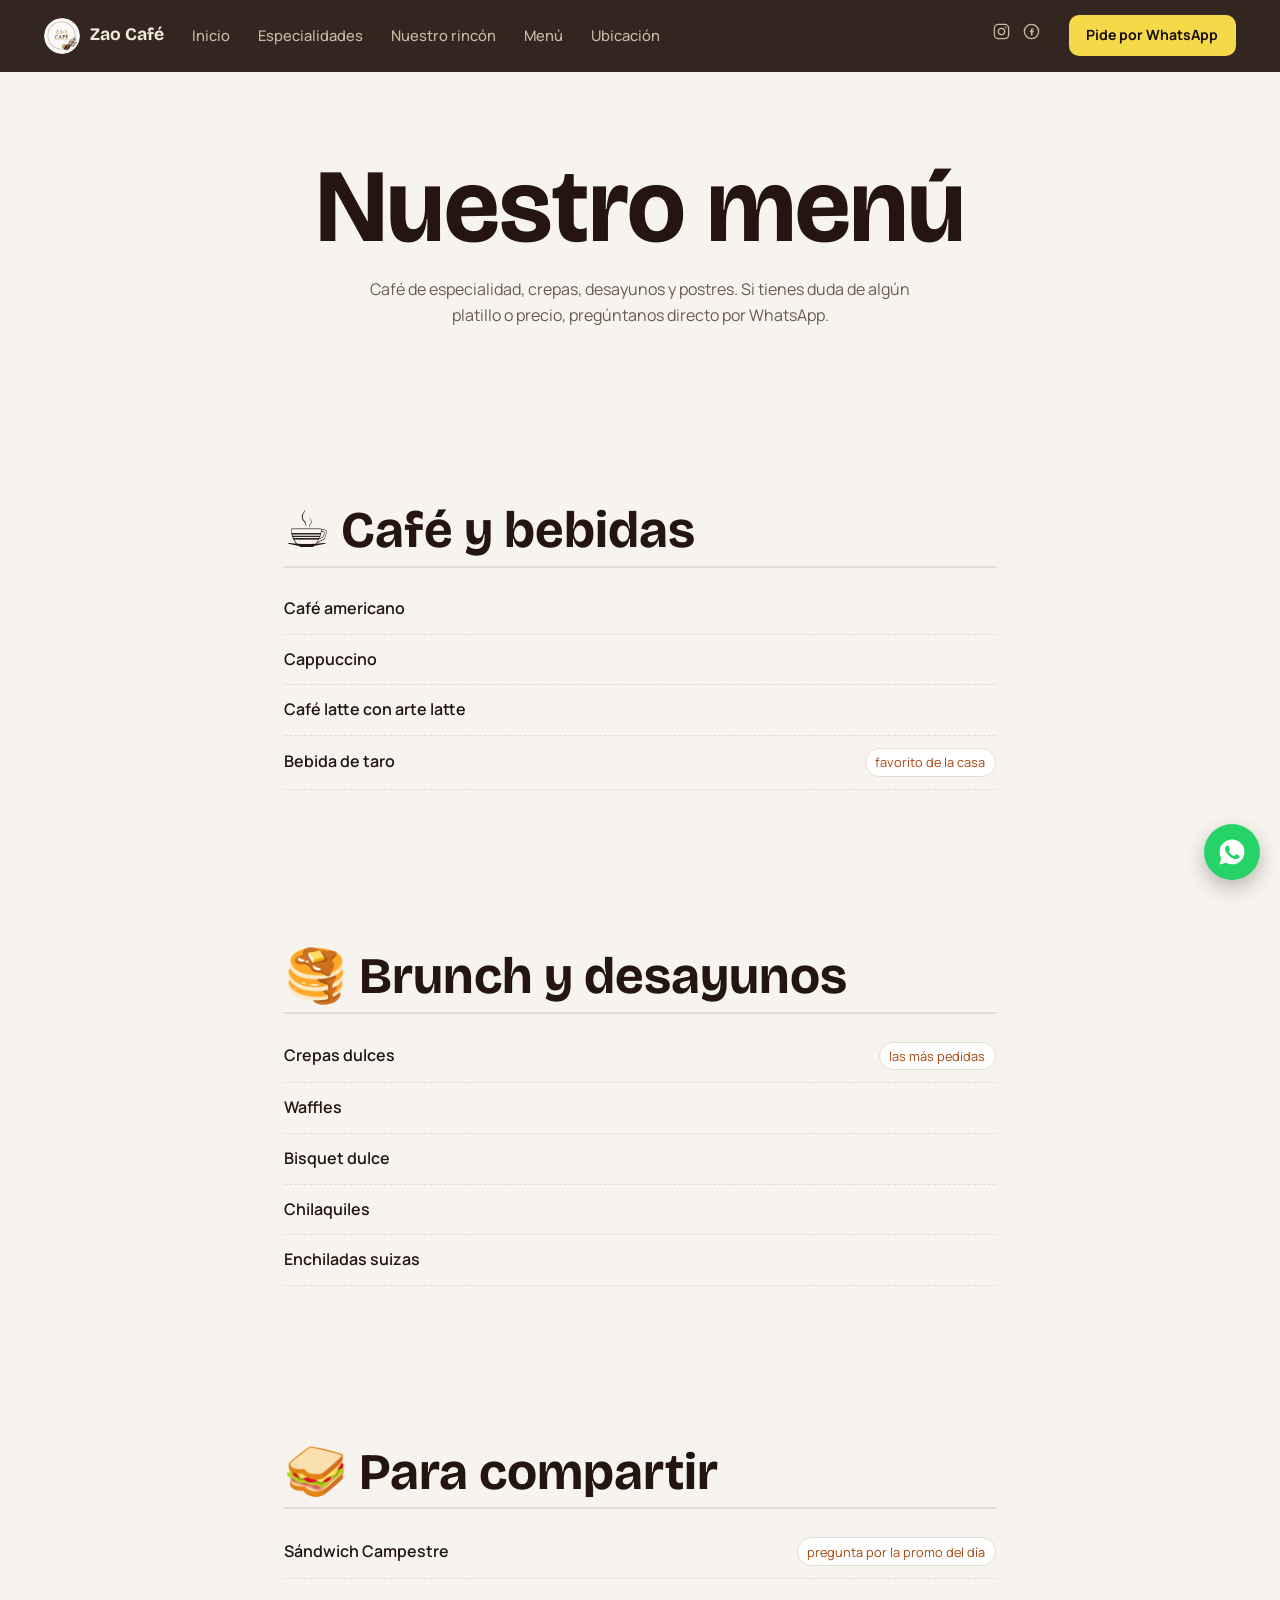
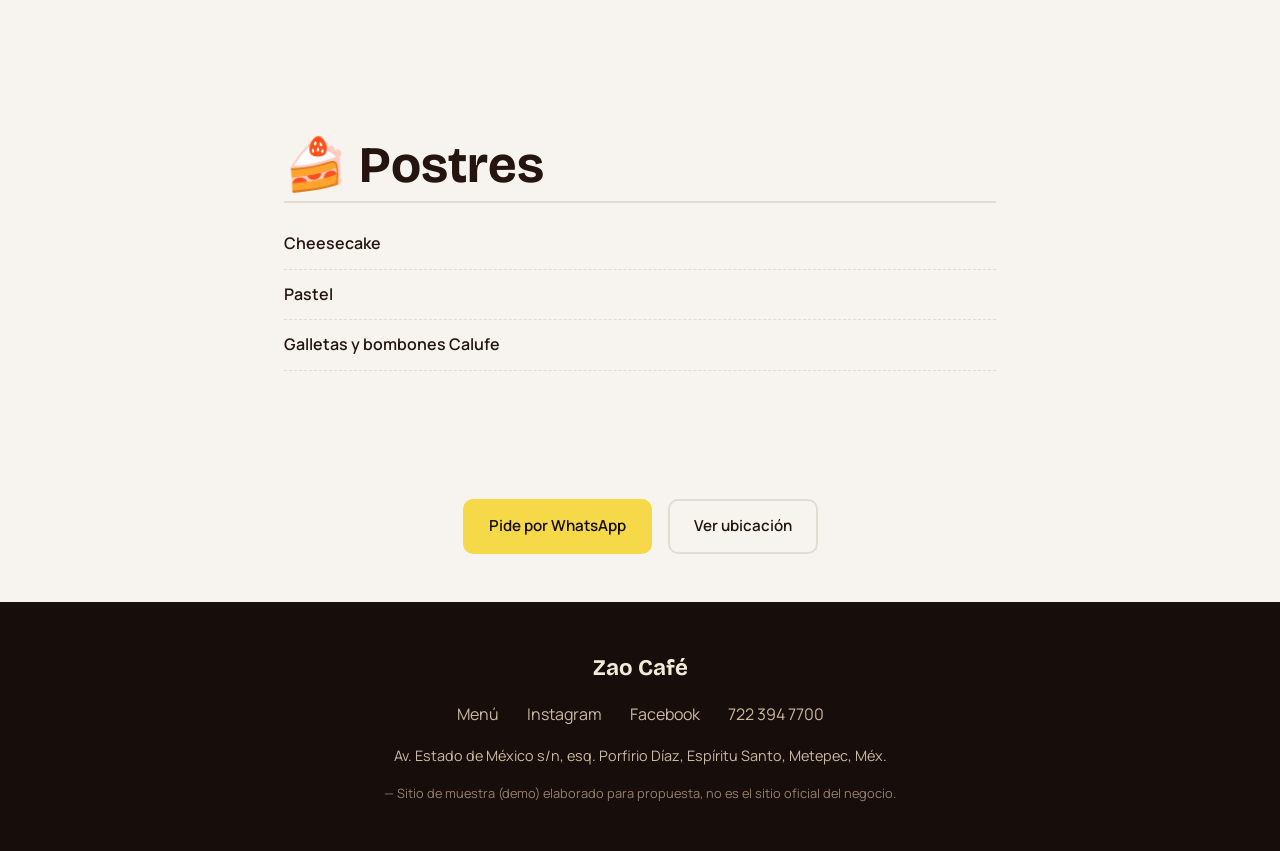
==== commit 23072c99: "Cambia fuente de cuerpo: Inter era una elección demasiado genérica Inter aparece en la lista de fuen" ====
--- a/menu.html
+++ b/menu.html
@@ -26,7 +26,7 @@
   <link rel="icon" type="image/png" href="images/logo.png">
   <link rel="preconnect" href="https://fonts.googleapis.com">
   <link rel="preconnect" href="https://fonts.gstatic.com" crossorigin>
-  <link href="https://fonts.googleapis.com/css2?family=Bricolage+Grotesque:opsz,wght@12..96,400..800&family=Inter:wght@400;500;600;700&display=swap" rel="stylesheet">
+  <link href="https://fonts.googleapis.com/css2?family=Bricolage+Grotesque:opsz,wght@12..96,400..800&family=Manrope:wght@400;500;600;700;800&display=swap" rel="stylesheet">
   <link rel="stylesheet" href="style.css">
 </head>
 <body>
--- a/style.css
+++ b/style.css
@@ -15,7 +15,7 @@
   --color-accent: #a8460e;   /* botones/links sobre fondo claro, pasa AA */
 
   --font-display: "Bricolage Grotesque", system-ui, sans-serif;
-  --font-body: "Inter", system-ui, sans-serif;
+  --font-body: "Manrope", system-ui, sans-serif;
 
   --space-xs: 0.5rem;
   --space-sm: 1rem;
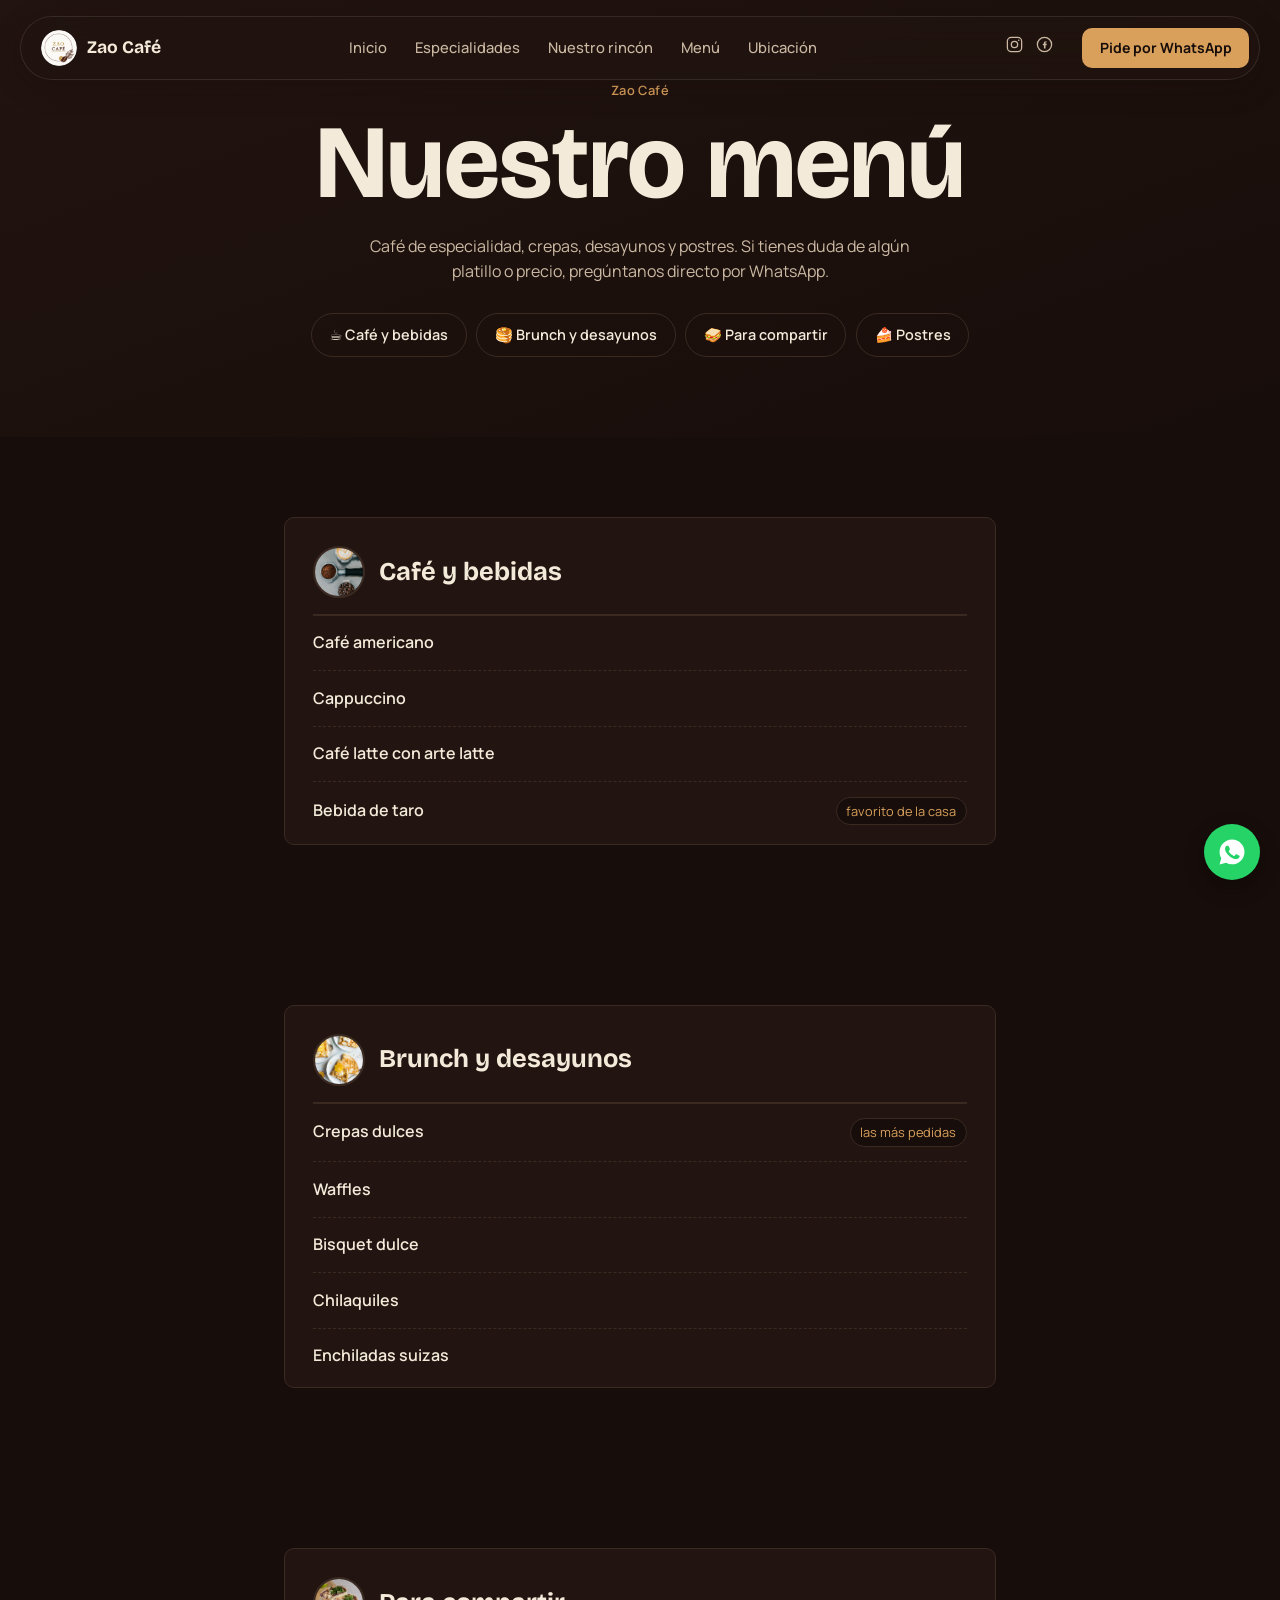
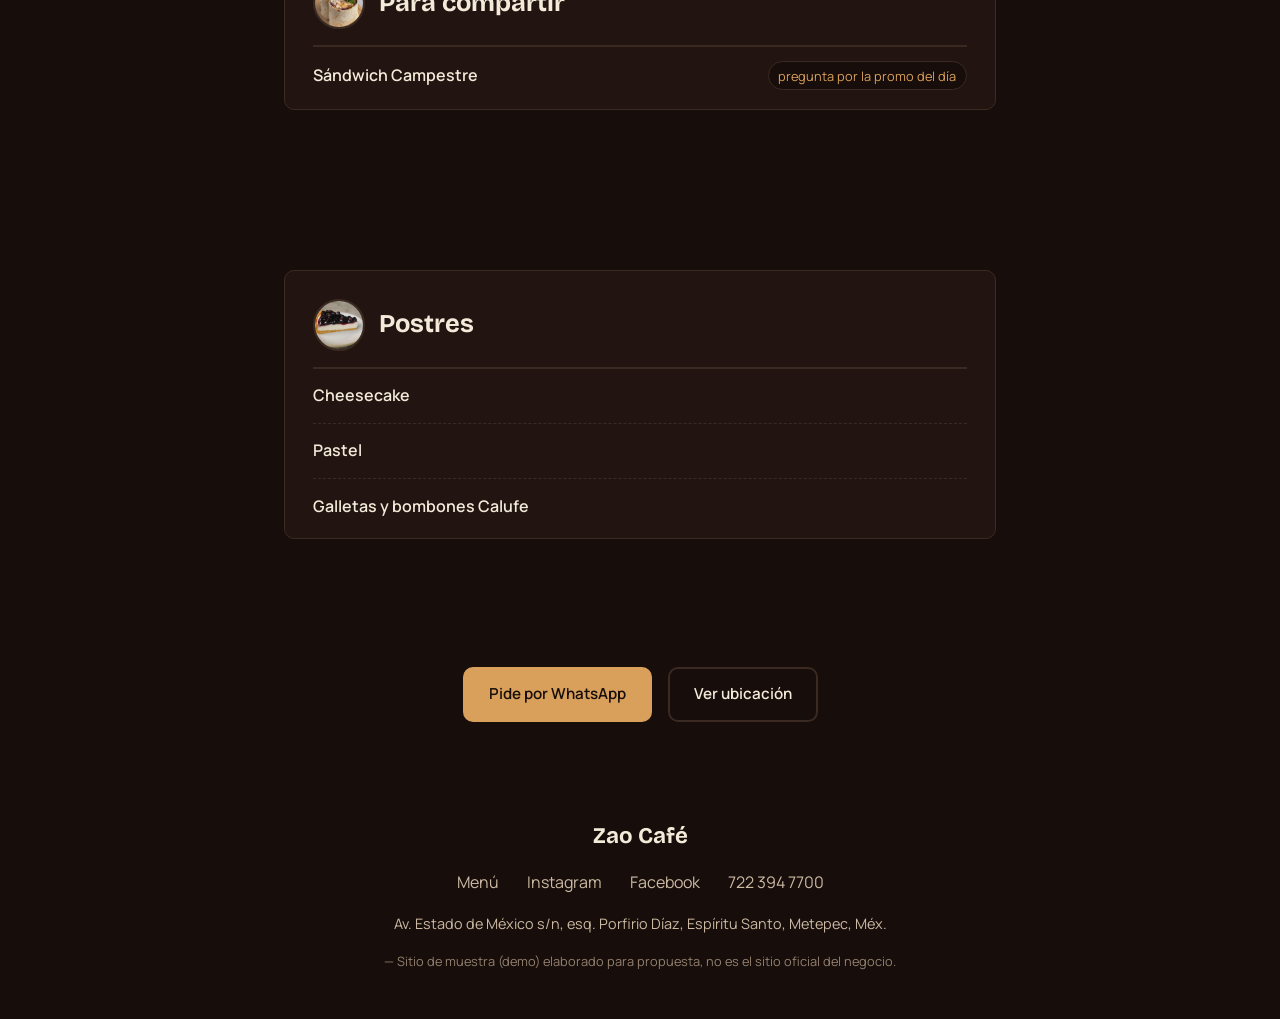
==== commit 551d078a: "Ajustes de feedback del cliente sobre el rediseño - Paleta: quita el amarillo neón/glow (no gustó) p" ====
--- a/menu.html
+++ b/menu.html
@@ -72,51 +72,78 @@
 
   <main id="top" class="menu-page">
     <section class="menu-hero">
+      <span class="eyebrow">Zao Café</span>
       <h1>Nuestro menú</h1>
       <p>Café de especialidad, crepas, desayunos y postres. Si tienes duda de algún platillo o precio, pregúntanos directo por WhatsApp.</p>
       <!-- PENDIENTE: lista de precios completa y oficial — confirmar con el negocio, no está publicada de forma consistente en Instagram/Facebook -->
+      <nav class="menu-categorias-nav" aria-label="Categorías del menú">
+        <a href="#bebidas">☕ Café y bebidas</a>
+        <a href="#brunch">🥞 Brunch y desayunos</a>
+        <a href="#salado">🥪 Para compartir</a>
+        <a href="#postres">🍰 Postres</a>
+      </nav>
     </section>
 
     <section id="bebidas" class="menu-section">
-      <h2>☕ Café y bebidas</h2>
-      <ul class="menu-list">
-        <li><span class="menu-item-name">Café americano</span></li>
-        <li><span class="menu-item-name">Cappuccino</span></li>
-        <li><span class="menu-item-name">Café latte con arte latte</span></li>
-        <li><span class="menu-item-name">Bebida de taro</span> <span class="menu-item-tag">favorito de la casa</span></li>
-      </ul>
+      <div class="menu-section-inner reveal">
+        <div class="menu-section-heading">
+          <img src="images/especialidad-latte.jpg" alt="" width="52" height="52" loading="lazy">
+          <h2>Café y bebidas</h2>
+        </div>
+        <ul class="menu-list">
+          <li><span class="menu-item-name">Café americano</span></li>
+          <li><span class="menu-item-name">Cappuccino</span></li>
+          <li><span class="menu-item-name">Café latte con arte latte</span></li>
+          <li><span class="menu-item-name">Bebida de taro</span> <span class="menu-item-tag">favorito de la casa</span></li>
+        </ul>
+      </div>
     </section>
 
     <section id="brunch" class="menu-section">
-      <h2>🥞 Brunch y desayunos</h2>
-      <ul class="menu-list">
-        <li><span class="menu-item-name">Crepas dulces</span> <span class="menu-item-tag">las más pedidas</span></li>
-        <li><span class="menu-item-name">Waffles</span></li>
-        <li><span class="menu-item-name">Bisquet dulce</span></li>
-        <li><span class="menu-item-name">Chilaquiles</span></li>
-        <li><span class="menu-item-name">Enchiladas suizas</span></li>
-      </ul>
+      <div class="menu-section-inner reveal">
+        <div class="menu-section-heading">
+          <img src="images/especialidad-crepas.jpg" alt="" width="52" height="52" loading="lazy">
+          <h2>Brunch y desayunos</h2>
+        </div>
+        <ul class="menu-list">
+          <li><span class="menu-item-name">Crepas dulces</span> <span class="menu-item-tag">las más pedidas</span></li>
+          <li><span class="menu-item-name">Waffles</span></li>
+          <li><span class="menu-item-name">Bisquet dulce</span></li>
+          <li><span class="menu-item-name">Chilaquiles</span></li>
+          <li><span class="menu-item-name">Enchiladas suizas</span></li>
+        </ul>
+      </div>
     </section>
 
     <section id="salado" class="menu-section">
-      <h2>🥪 Para compartir</h2>
-      <ul class="menu-list">
-        <li><span class="menu-item-name">Sándwich Campestre</span> <span class="menu-item-tag">pregunta por la promo del día</span></li>
-      </ul>
+      <div class="menu-section-inner reveal">
+        <div class="menu-section-heading">
+          <img src="images/especialidad-sandwich.jpg" alt="" width="52" height="52" loading="lazy">
+          <h2>Para compartir</h2>
+        </div>
+        <ul class="menu-list">
+          <li><span class="menu-item-name">Sándwich Campestre</span> <span class="menu-item-tag">pregunta por la promo del día</span></li>
+        </ul>
+      </div>
     </section>
 
     <section id="postres" class="menu-section">
-      <h2>🍰 Postres</h2>
-      <ul class="menu-list">
-        <li><span class="menu-item-name">Cheesecake</span></li>
-        <li><span class="menu-item-name">Pastel</span></li>
-        <li><span class="menu-item-name">Galletas y bombones Calufe</span></li>
-      </ul>
+      <div class="menu-section-inner reveal">
+        <div class="menu-section-heading">
+          <img src="images/especialidad-postre.jpg" alt="" width="52" height="52" loading="lazy">
+          <h2>Postres</h2>
+        </div>
+        <ul class="menu-list">
+          <li><span class="menu-item-name">Cheesecake</span></li>
+          <li><span class="menu-item-name">Pastel</span></li>
+          <li><span class="menu-item-name">Galletas y bombones Calufe</span></li>
+        </ul>
+      </div>
     </section>
 
     <div class="menu-cta">
       <a class="btn btn-primary" href="https://wa.me/527223947700?text=Hola%2C%20quisiera%20hacer%20un%20pedido%20del%20men%C3%BA%20de%20Zao%20Caf%C3%A9" target="_blank" rel="noopener noreferrer">Pide por WhatsApp</a>
-      <a class="btn btn-outline-light" href="index.html#ubicacion">Ver ubicación</a>
+      <a class="btn btn-secondary" href="index.html#ubicacion">Ver ubicación</a>
     </div>
   </main>
 
--- a/style.css
+++ b/style.css
@@ -11,7 +11,7 @@
   --color-border-dark: #3a2a22;
   --color-border-light: #e2dcd2;
 
-  --color-neon: #f5d949;
+  --color-gold: #d9a05b;      /* acento cálido — reemplaza el amarillo neón inicial */
   --color-accent: #a8460e;   /* botones/links sobre fondo claro, pasa AA */
 
   --font-display: "Bricolage Grotesque", system-ui, sans-serif;
@@ -26,11 +26,12 @@
   --content-max: 1240px;
   --radius: 10px;
   --transition: 0.25s ease;
-  --header-height: 72px;
+  --header-height: 64px;
+  --header-gap: 1rem;
+  --header-clearance: calc(var(--header-height) + var(--header-gap) * 2 + 0.5rem);
 }
 
 * { box-sizing: border-box; }
-html { scroll-behavior: smooth; }
 
 body {
   margin: 0;
@@ -82,15 +83,8 @@
 }
 .eyebrow-center { text-align: center; }
 
-/* Jugada firma: efecto neón CSS sobre "Café", inspirado en el letrero real de la fachada */
-.neon {
-  color: var(--color-neon);
-  text-shadow:
-    0 0 4px rgba(245, 217, 73, 0.9),
-    0 0 11px rgba(245, 217, 73, 0.7),
-    0 0 22px rgba(245, 217, 73, 0.5),
-    0 0 45px rgba(245, 217, 73, 0.35);
-}
+/* Jugada firma: "Café" en dorado cálido sobre el panel espresso, sin glow */
+.word-gold { color: var(--color-gold); }
 
 /* ============ BOTONES ============ */
 .btn {
@@ -107,8 +101,8 @@
   transition: transform var(--transition), background var(--transition), box-shadow var(--transition);
   touch-action: manipulation;
 }
-.btn-primary { background: var(--color-neon); color: var(--color-espresso-deep); }
-.btn-primary:hover { transform: translateY(-2px); box-shadow: 0 8px 20px rgba(245, 217, 73, 0.3); }
+.btn-primary { background: var(--color-gold); color: var(--color-espresso-deep); }
+.btn-primary:hover { transform: translateY(-2px); box-shadow: 0 8px 20px rgba(217, 160, 91, 0.35); }
 .btn-secondary { background: transparent; color: var(--color-text-on-dark); border-color: var(--color-border-dark); }
 .btn-secondary:hover { border-color: var(--color-text-on-dark); }
 .btn-outline { background: transparent; color: var(--color-accent); border-color: var(--color-accent); }
@@ -118,29 +112,31 @@
 
 @media (prefers-reduced-motion: reduce) {
   *, *::before, *::after { transition: none !important; animation: none !important; }
-  html { scroll-behavior: auto; }
-}
-
-/* ============ HEADER (barra fija de ancho completo) ============ */
+}
+
+/* ============ HEADER (pastilla flotante translúcida) ============ */
 .site-header {
   position: fixed;
-  top: 0;
-  left: 0;
-  right: 0;
+  top: var(--header-gap);
+  left: 50%;
+  transform: translateX(-50%);
+  width: calc(100% - 2rem);
+  max-width: var(--content-max);
   z-index: 100;
   height: var(--header-height);
-  background: rgba(34, 20, 16, 0.92);
-  backdrop-filter: blur(8px);
-  border-bottom: 1px solid var(--color-border-dark);
+  background: rgba(34, 20, 16, 0.7);
+  backdrop-filter: blur(14px);
+  -webkit-backdrop-filter: blur(14px);
+  border: 1px solid rgba(243, 234, 217, 0.1);
+  border-radius: 999px;
+  box-shadow: 0 8px 28px rgba(23, 13, 10, 0.25);
 }
 .header-inner {
-  max-width: var(--content-max);
-  margin: 0 auto;
   height: 100%;
   display: flex;
   align-items: center;
   gap: var(--space-md);
-  padding: 0 1.5rem;
+  padding: 0 0.6rem 0 1.25rem;
 }
 .logo {
   display: flex;
@@ -154,17 +150,18 @@
 }
 .logo-mark { border-radius: 50%; flex-shrink: 0; }
 
+.main-nav { flex: 1; display: flex; justify-content: center; }
 .main-nav ul { display: flex; gap: var(--space-md); list-style: none; margin: 0; padding: 0; }
 .main-nav a { font-weight: 500; font-size: 0.92rem; color: var(--color-text-on-dark-soft); transition: color var(--transition); }
-.main-nav a:hover { color: var(--color-neon); }
+.main-nav a:hover { color: var(--color-gold); }
 
 .header-social { display: flex; gap: 0.7rem; margin-left: auto; }
 .header-social a { color: var(--color-text-on-dark-soft); transition: color var(--transition); }
-.header-social a:hover { color: var(--color-neon); }
+.header-social a:hover { color: var(--color-gold); }
 .header-social svg { width: 19px; height: 19px; }
 
 .btn-menu-cta {
-  background: var(--color-neon);
+  background: var(--color-gold);
   color: var(--color-espresso-deep);
   padding: 0.55rem 1.1rem;
   border-radius: var(--radius);
@@ -196,14 +193,13 @@
 
 /* ============ HERO (split 60/40) ============ */
 .hero {
-  margin-top: var(--header-height);
-  min-height: calc(100vh - var(--header-height));
+  min-height: 100vh;
   display: grid;
   grid-template-columns: 3fr 2fr;
   background: var(--color-espresso);
 }
 .hero-panel {
-  padding: var(--space-xl) var(--space-lg);
+  padding: calc(var(--header-clearance) + var(--space-md)) var(--space-lg) var(--space-xl);
   display: flex;
   flex-direction: column;
   justify-content: center;
@@ -213,7 +209,7 @@
 .hero-tagline { font-size: clamp(1.05rem, 1.6vw, 1.3rem); max-width: 38ch; color: var(--color-text-on-dark-soft); margin-bottom: var(--space-md); }
 .hero-actions { display: flex; flex-wrap: wrap; gap: var(--space-xs); margin-bottom: var(--space-md); }
 .hero-rating { display: flex; align-items: center; gap: 0.5rem; font-size: 0.92rem; color: var(--color-text-on-dark-soft); }
-.hero-rating span[aria-hidden] { color: var(--color-neon); letter-spacing: 0.05em; }
+.hero-rating span[aria-hidden] { color: var(--color-gold); letter-spacing: 0.05em; }
 .hero-rating a { text-decoration: underline; color: var(--color-text-on-dark); }
 .hero-photo { position: relative; overflow: hidden; }
 .hero-photo img { width: 100%; height: 100%; object-fit: cover; }
@@ -267,12 +263,13 @@
   margin: 0 auto;
   display: grid;
   grid-template-columns: 1fr 1.1fr;
-  align-items: center;
+  align-items: stretch;
   gap: var(--space-lg);
   padding: var(--space-xl) 1.5rem;
 }
-.rincon-photo img { border-radius: var(--radius); }
-.rincon-text .eyebrow { color: var(--color-neon); }
+.rincon-photo { min-height: 320px; }
+.rincon-photo img { width: 100%; height: 100%; object-fit: cover; border-radius: var(--radius); }
+.rincon-text .eyebrow { color: var(--color-gold); }
 .rincon-text h2 { color: var(--color-text-on-dark); text-align: left; }
 .rincon-text p { color: var(--color-text-on-dark-soft); }
 
@@ -295,6 +292,8 @@
   display: block;
   margin-bottom: -0.4rem;
 }
+.testimonio-link { display: inline-block; margin-top: var(--space-sm); font-size: 0.85rem; font-weight: 600; color: var(--color-accent); }
+.testimonio-link:hover { text-decoration: underline; }
 
 /* ============ HORARIO / UBICACIÓN ============ */
 .location-intro { text-align: center; color: var(--color-text-on-light-soft); }
@@ -306,7 +305,9 @@
 .schedule-note { margin-top: var(--space-sm); font-size: 0.9rem; }
 .schedule-note a { color: var(--color-accent); font-weight: 600; }
 .location-card address { font-style: normal; color: var(--color-text-on-light-soft); }
-.location-card-links { display: flex; flex-wrap: wrap; gap: 0.5rem; margin-top: var(--space-sm); }
+.location-card-links { display: grid; grid-template-columns: 1fr 1fr 1fr; gap: 0.5rem; margin-top: var(--space-sm); }
+.location-card-links .btn { flex-direction: column; gap: 0.3rem; padding: 0.75rem 0.5rem; font-size: 0.8rem; }
+.location-card-links svg { width: 20px; height: 20px; }
 
 .location-map { margin-top: var(--space-lg); }
 .location-map-load {
@@ -334,7 +335,7 @@
 .footer-brand { font-family: var(--font-display); font-weight: 700; font-size: 1.4rem; color: var(--color-text-on-dark); }
 .footer-links ul { display: flex; justify-content: center; flex-wrap: wrap; gap: var(--space-md); list-style: none; padding: 0; margin: var(--space-sm) 0; }
 .footer-links a { color: var(--color-text-on-dark-soft); transition: color var(--transition); }
-.footer-links a:hover { color: var(--color-neon); }
+.footer-links a:hover { color: var(--color-gold); }
 .footer-address { font-size: 0.9rem; }
 .footer-demo { font-size: 0.8rem; color: #93806f; margin-top: var(--space-sm); margin-bottom: 0; }
 
@@ -359,20 +360,66 @@
 .whatsapp-float:hover { transform: scale(1.08); }
 .whatsapp-float svg { width: 30px; height: 30px; }
 
-/* ============ PÁGINA DE MENÚ ============ */
-.menu-page { padding-top: var(--header-height); background: var(--color-cream-white); }
-.menu-hero { text-align: center; padding-top: var(--space-lg); max-width: var(--content-max); margin: 0 auto; padding-left: 1.5rem; padding-right: 1.5rem; }
-.menu-hero p { max-width: 55ch; margin-left: auto; margin-right: auto; color: var(--color-text-on-light-soft); }
+/* ============ PÁGINA DE MENÚ (café oscuro de principio a fin) ============ */
+.menu-page { background: var(--color-espresso-deep); }
+.menu-hero {
+  text-align: center;
+  padding: calc(var(--header-clearance) + var(--space-lg)) 1.5rem var(--space-xl);
+  background-image: linear-gradient(160deg, var(--color-espresso) 0%, var(--color-espresso-deep) 100%);
+}
+.menu-hero h1 { color: var(--color-text-on-dark); }
+.menu-hero p { max-width: 55ch; margin: 0 auto; color: var(--color-text-on-dark-soft); }
+.menu-hero .eyebrow { color: var(--color-gold); text-align: center; }
 .menu-section { max-width: 760px; margin: 0 auto; padding: var(--space-lg) 1.5rem 0; }
-.menu-section h2 { text-align: left; border-bottom: 2px solid var(--color-border-light); padding-bottom: 0.5rem; }
+.menu-section-inner {
+  background: var(--color-espresso);
+  border: 1px solid var(--color-border-dark);
+  border-radius: var(--radius);
+  padding: var(--space-md) var(--space-md) 0.25rem;
+}
+.menu-section-heading { display: flex; align-items: center; gap: 0.9rem; text-align: left; border-bottom: 2px solid var(--color-border-dark); padding-bottom: var(--space-sm); margin-bottom: 0; }
+.menu-section-heading img { width: 52px; height: 52px; border-radius: 50%; object-fit: cover; flex-shrink: 0; border: 2px solid var(--color-border-dark); }
+.menu-section-heading h2 { text-align: left; margin: 0; font-size: 1.6rem; color: var(--color-text-on-dark); }
 .menu-list { list-style: none; margin: 0; padding: 0; }
-.menu-list li { display: flex; flex-wrap: wrap; justify-content: space-between; align-items: baseline; gap: 0.4rem var(--space-sm); padding: 0.75rem 0; border-bottom: 1px dashed var(--color-border-light); }
-.menu-item-name { font-weight: 600; }
-.menu-item-tag { font-size: 0.8rem; color: var(--color-accent); background: var(--color-white); border: 1px solid var(--color-border-light); padding: 0.2rem 0.6rem; border-radius: 999px; white-space: nowrap; }
+.menu-list li { display: flex; flex-wrap: wrap; justify-content: space-between; align-items: baseline; gap: 0.4rem var(--space-sm); padding: 0.9rem 0; border-bottom: 1px dashed var(--color-border-dark); }
+.menu-list li:last-child { border-bottom: none; }
+.menu-item-name { font-weight: 600; color: var(--color-text-on-dark); }
+.menu-item-tag { font-size: 0.8rem; color: var(--color-gold); background: var(--color-espresso-deep); border: 1px solid var(--color-border-dark); padding: 0.2rem 0.6rem; border-radius: 999px; white-space: nowrap; }
 .menu-cta { text-align: center; display: flex; justify-content: center; gap: var(--space-sm); flex-wrap: wrap; padding: var(--space-lg) 1.5rem; }
 
-/* ============ SCROLL OFFSET (header fijo) ============ */
-#top, #especialidades, #rincon, #ubicacion { scroll-margin-top: var(--header-height); }
+/* ============ SCROLL OFFSET (header flotante) ============ */
+#top, #especialidades, #rincon, #ubicacion,
+#bebidas, #brunch, #salado, #postres { scroll-margin-top: var(--header-clearance); }
+
+/* ============ REVEAL AL HACER SCROLL ============ */
+.reveal {
+  opacity: 0;
+  transform: translateY(24px);
+  transition: opacity 0.6s ease, transform 0.6s ease;
+}
+.reveal.is-visible { opacity: 1; transform: translateY(0); }
+
+/* ============ CATEGORÍAS DEL MENÚ (quick-nav) ============ */
+.menu-categorias-nav {
+  display: flex;
+  flex-wrap: wrap;
+  justify-content: center;
+  gap: 0.6rem;
+  margin-top: var(--space-md);
+}
+.menu-categorias-nav a {
+  display: inline-flex;
+  align-items: center;
+  gap: 0.4rem;
+  padding: 0.6rem 1.1rem;
+  border-radius: 999px;
+  border: 1px solid var(--color-border-dark);
+  color: var(--color-text-on-dark);
+  font-size: 0.9rem;
+  font-weight: 600;
+  transition: background var(--transition), border-color var(--transition);
+}
+.menu-categorias-nav a:hover { background: rgba(217, 160, 91, 0.15); border-color: var(--color-gold); }
 
 /* ============ RESPONSIVE ============ */
 @media (max-width: 900px) {
@@ -382,11 +429,12 @@
   .main-nav {
     display: block;
     position: fixed;
-    top: var(--header-height);
-    left: 0;
-    right: 0;
+    top: var(--header-clearance);
+    left: 1rem;
+    right: 1rem;
     background: var(--color-espresso);
-    border-bottom: 1px solid var(--color-border-dark);
+    border: 1px solid var(--color-border-dark);
+    border-radius: var(--radius);
     padding: var(--space-sm) 1.5rem;
     opacity: 0;
     visibility: hidden;
@@ -397,8 +445,8 @@
   .main-nav ul { flex-direction: column; gap: 0.25rem; }
   .main-nav a { display: flex; align-items: center; padding: 0.7rem 0; min-height: 44px; }
 
-  .hero { grid-template-columns: 1fr; }
-  .hero-photo { min-height: 42vh; order: -1; }
+  .hero { grid-template-columns: 1fr; min-height: 0; }
+  .hero-photo { min-height: 42vh; order: -1; margin-top: var(--header-clearance); }
   .hero-panel { padding: var(--space-lg) 1.5rem; }
 
   .rincon-grid { grid-template-columns: 1fr; }
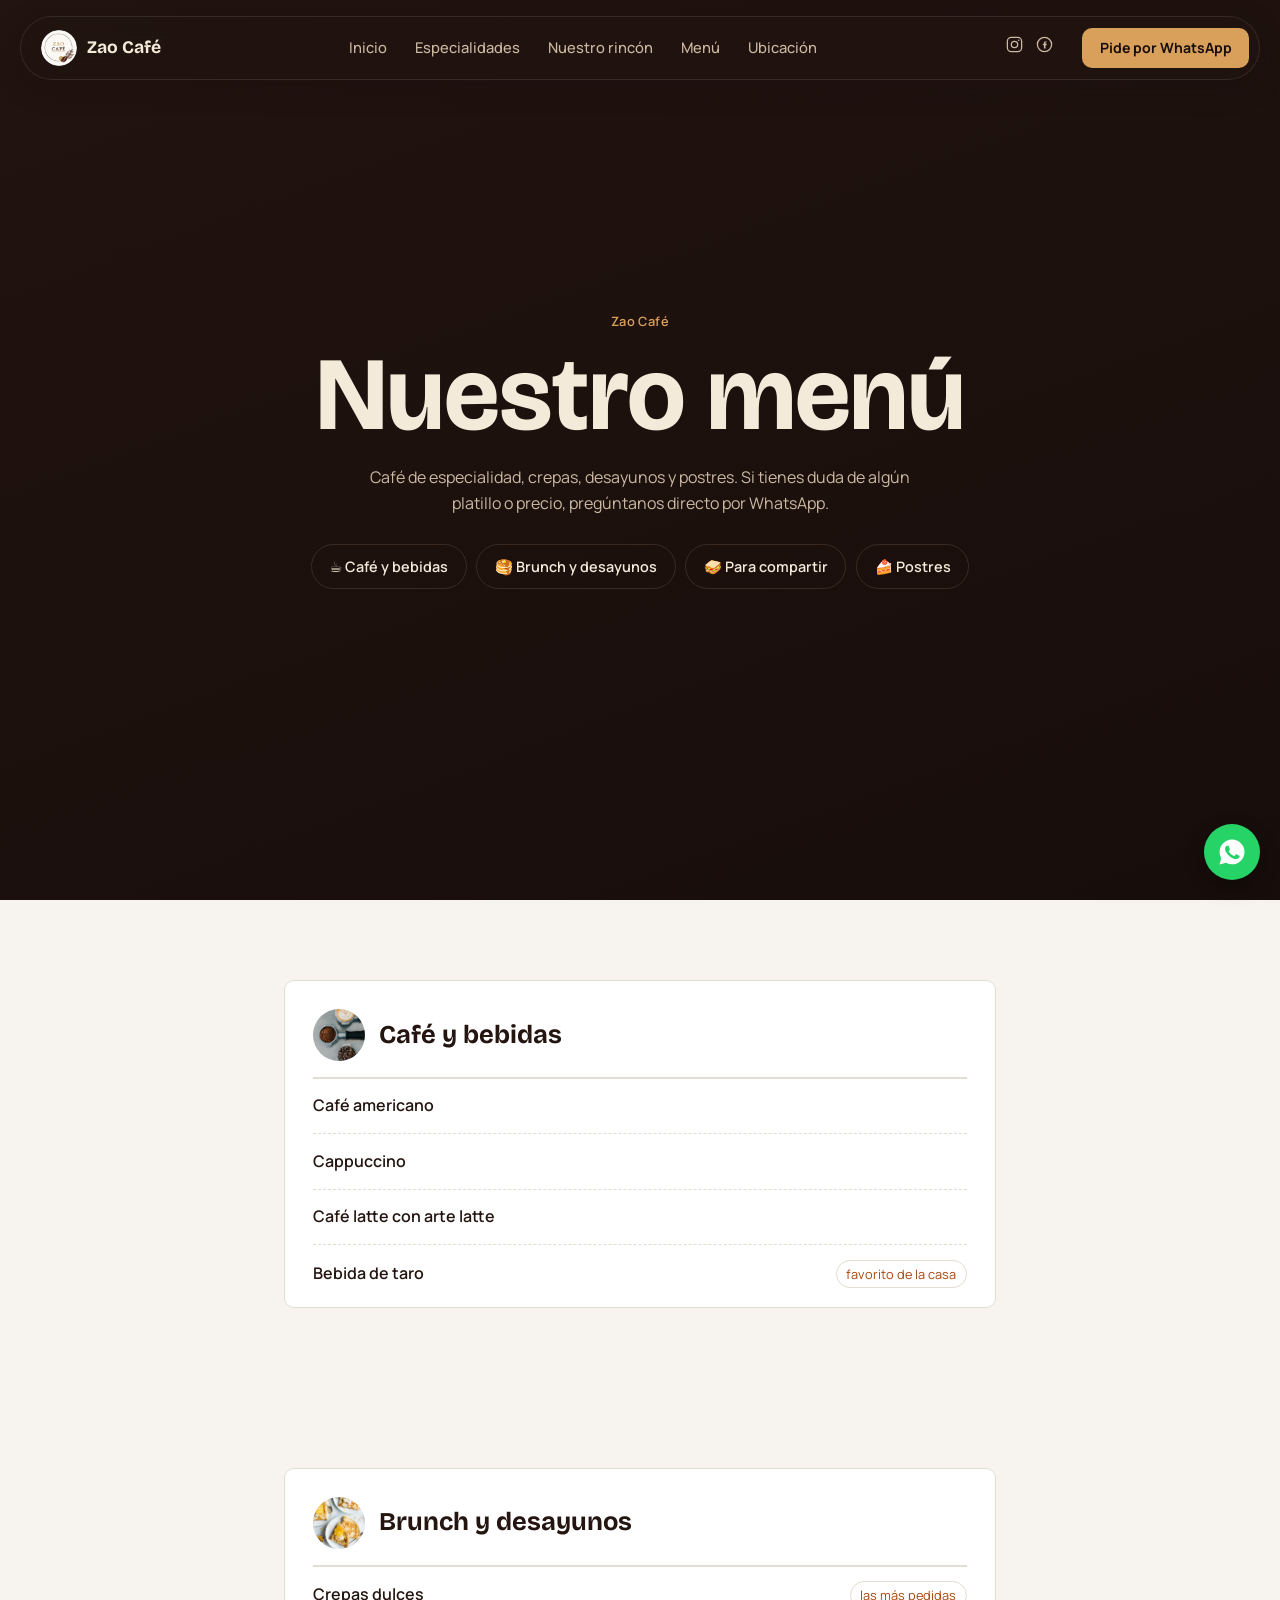
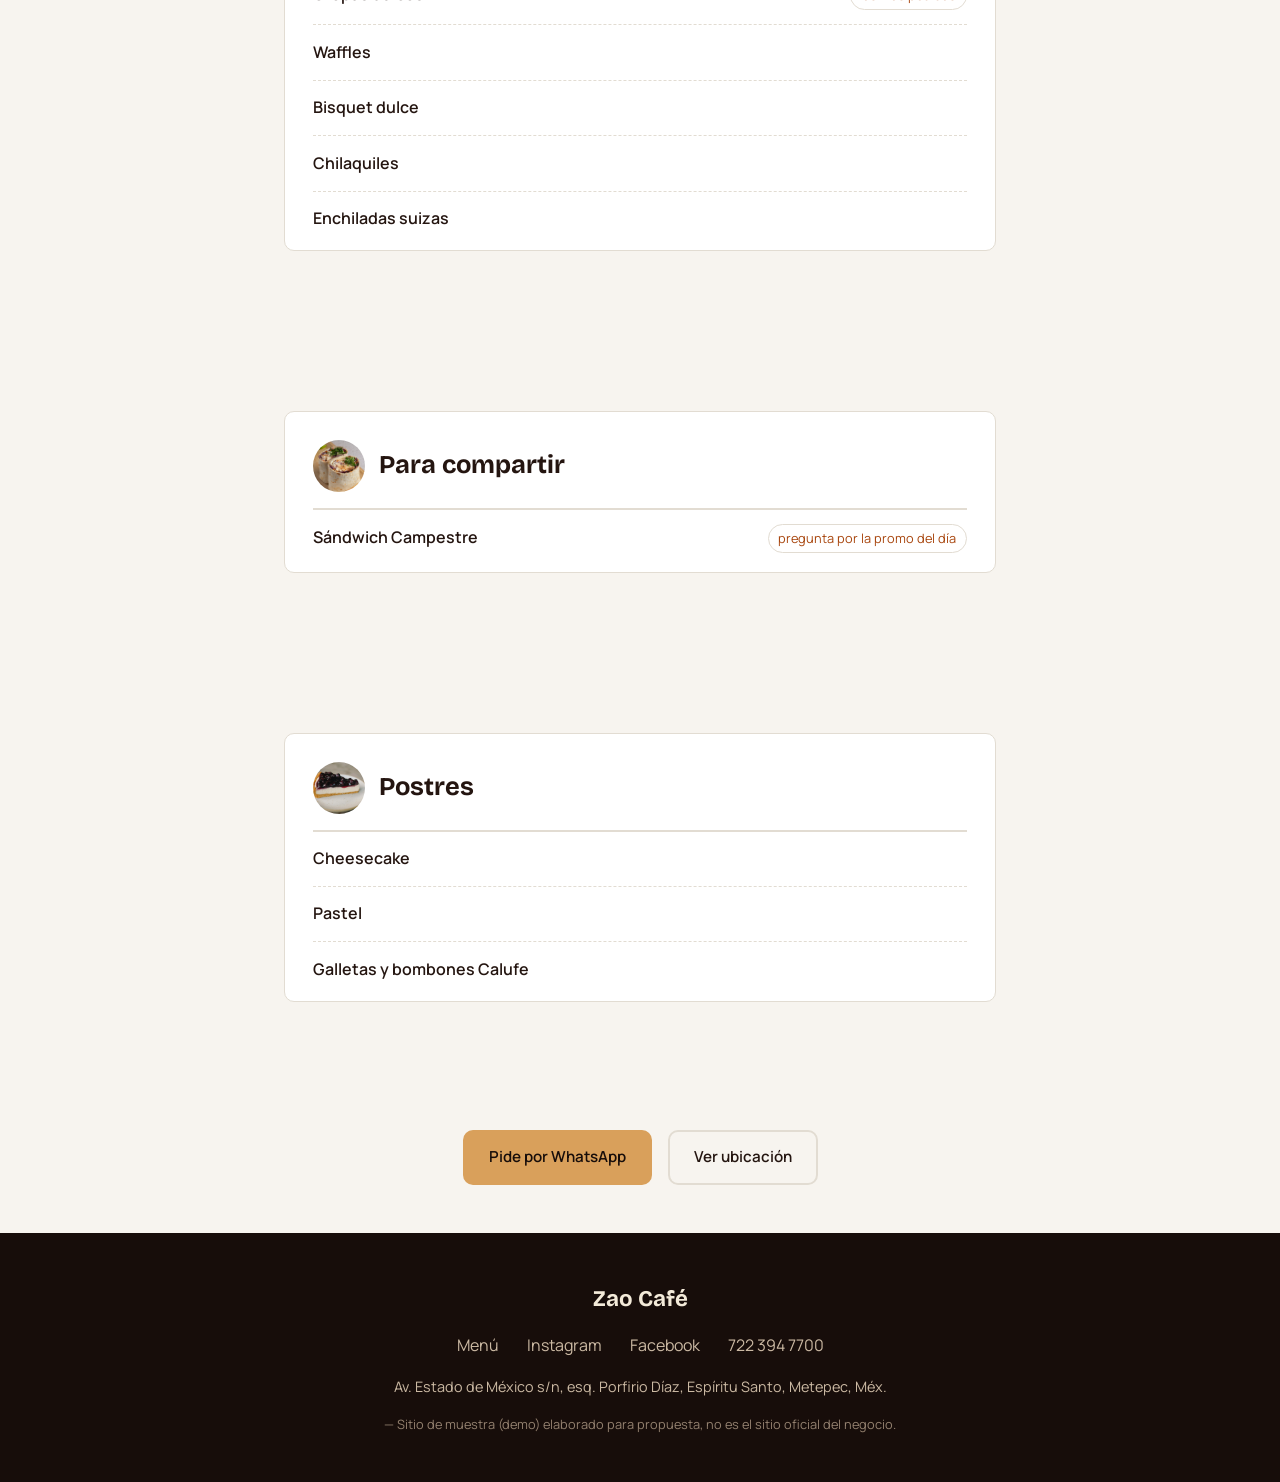
==== commit c170370b: "Menú: revierte a beige, deja café solo el encabezado (a pantalla completa) El cliente prefería el re" ====
--- a/menu.html
+++ b/menu.html
@@ -143,7 +143,7 @@
 
     <div class="menu-cta">
       <a class="btn btn-primary" href="https://wa.me/527223947700?text=Hola%2C%20quisiera%20hacer%20un%20pedido%20del%20men%C3%BA%20de%20Zao%20Caf%C3%A9" target="_blank" rel="noopener noreferrer">Pide por WhatsApp</a>
-      <a class="btn btn-secondary" href="index.html#ubicacion">Ver ubicación</a>
+      <a class="btn btn-outline-light" href="index.html#ubicacion">Ver ubicación</a>
     </div>
   </main>
 
--- a/style.css
+++ b/style.css
@@ -360,31 +360,38 @@
 .whatsapp-float:hover { transform: scale(1.08); }
 .whatsapp-float svg { width: 30px; height: 30px; }
 
-/* ============ PÁGINA DE MENÚ (café oscuro de principio a fin) ============ */
-.menu-page { background: var(--color-espresso-deep); }
+/* ============ PÁGINA DE MENÚ ============ */
+/* Encabezado: café oscuro, ocupa toda la primera pantalla al abrir */
+.menu-page { background: var(--color-cream-white); }
 .menu-hero {
+  min-height: 100vh;
+  display: flex;
+  flex-direction: column;
+  justify-content: center;
   text-align: center;
-  padding: calc(var(--header-clearance) + var(--space-lg)) 1.5rem var(--space-xl);
+  padding: var(--header-clearance) 1.5rem var(--space-lg);
   background-image: linear-gradient(160deg, var(--color-espresso) 0%, var(--color-espresso-deep) 100%);
 }
 .menu-hero h1 { color: var(--color-text-on-dark); }
 .menu-hero p { max-width: 55ch; margin: 0 auto; color: var(--color-text-on-dark-soft); }
 .menu-hero .eyebrow { color: var(--color-gold); text-align: center; }
+
+/* Resto de la página: beige, como el resto del sitio */
 .menu-section { max-width: 760px; margin: 0 auto; padding: var(--space-lg) 1.5rem 0; }
 .menu-section-inner {
-  background: var(--color-espresso);
-  border: 1px solid var(--color-border-dark);
+  background: var(--color-white);
+  border: 1px solid var(--color-border-light);
   border-radius: var(--radius);
   padding: var(--space-md) var(--space-md) 0.25rem;
 }
-.menu-section-heading { display: flex; align-items: center; gap: 0.9rem; text-align: left; border-bottom: 2px solid var(--color-border-dark); padding-bottom: var(--space-sm); margin-bottom: 0; }
-.menu-section-heading img { width: 52px; height: 52px; border-radius: 50%; object-fit: cover; flex-shrink: 0; border: 2px solid var(--color-border-dark); }
-.menu-section-heading h2 { text-align: left; margin: 0; font-size: 1.6rem; color: var(--color-text-on-dark); }
+.menu-section-heading { display: flex; align-items: center; gap: 0.9rem; text-align: left; border-bottom: 2px solid var(--color-border-light); padding-bottom: var(--space-sm); margin-bottom: 0; }
+.menu-section-heading img { width: 52px; height: 52px; border-radius: 50%; object-fit: cover; flex-shrink: 0; }
+.menu-section-heading h2 { text-align: left; margin: 0; font-size: 1.6rem; }
 .menu-list { list-style: none; margin: 0; padding: 0; }
-.menu-list li { display: flex; flex-wrap: wrap; justify-content: space-between; align-items: baseline; gap: 0.4rem var(--space-sm); padding: 0.9rem 0; border-bottom: 1px dashed var(--color-border-dark); }
+.menu-list li { display: flex; flex-wrap: wrap; justify-content: space-between; align-items: baseline; gap: 0.4rem var(--space-sm); padding: 0.9rem 0; border-bottom: 1px dashed var(--color-border-light); }
 .menu-list li:last-child { border-bottom: none; }
-.menu-item-name { font-weight: 600; color: var(--color-text-on-dark); }
-.menu-item-tag { font-size: 0.8rem; color: var(--color-gold); background: var(--color-espresso-deep); border: 1px solid var(--color-border-dark); padding: 0.2rem 0.6rem; border-radius: 999px; white-space: nowrap; }
+.menu-item-name { font-weight: 600; }
+.menu-item-tag { font-size: 0.8rem; color: var(--color-accent); background: var(--color-white); border: 1px solid var(--color-border-light); padding: 0.2rem 0.6rem; border-radius: 999px; white-space: nowrap; }
 .menu-cta { text-align: center; display: flex; justify-content: center; gap: var(--space-sm); flex-wrap: wrap; padding: var(--space-lg) 1.5rem; }
 
 /* ============ SCROLL OFFSET (header flotante) ============ */
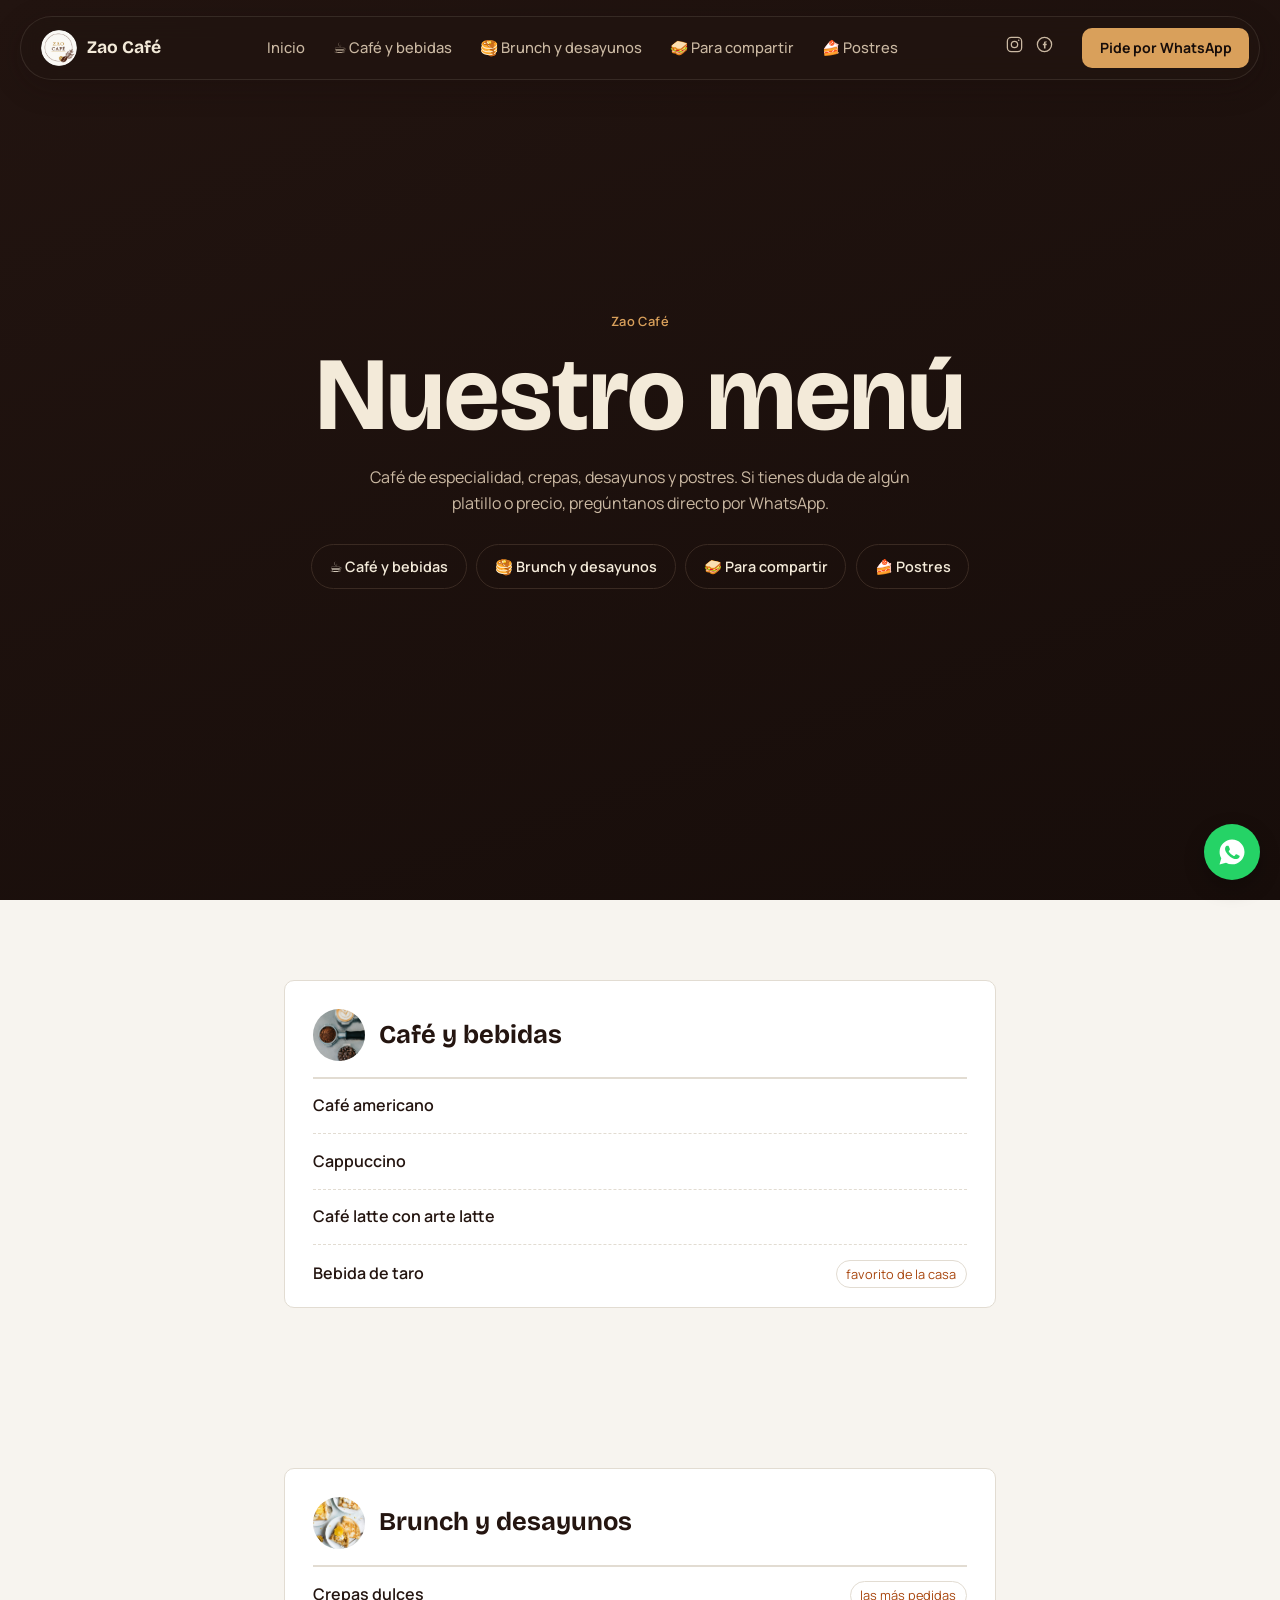
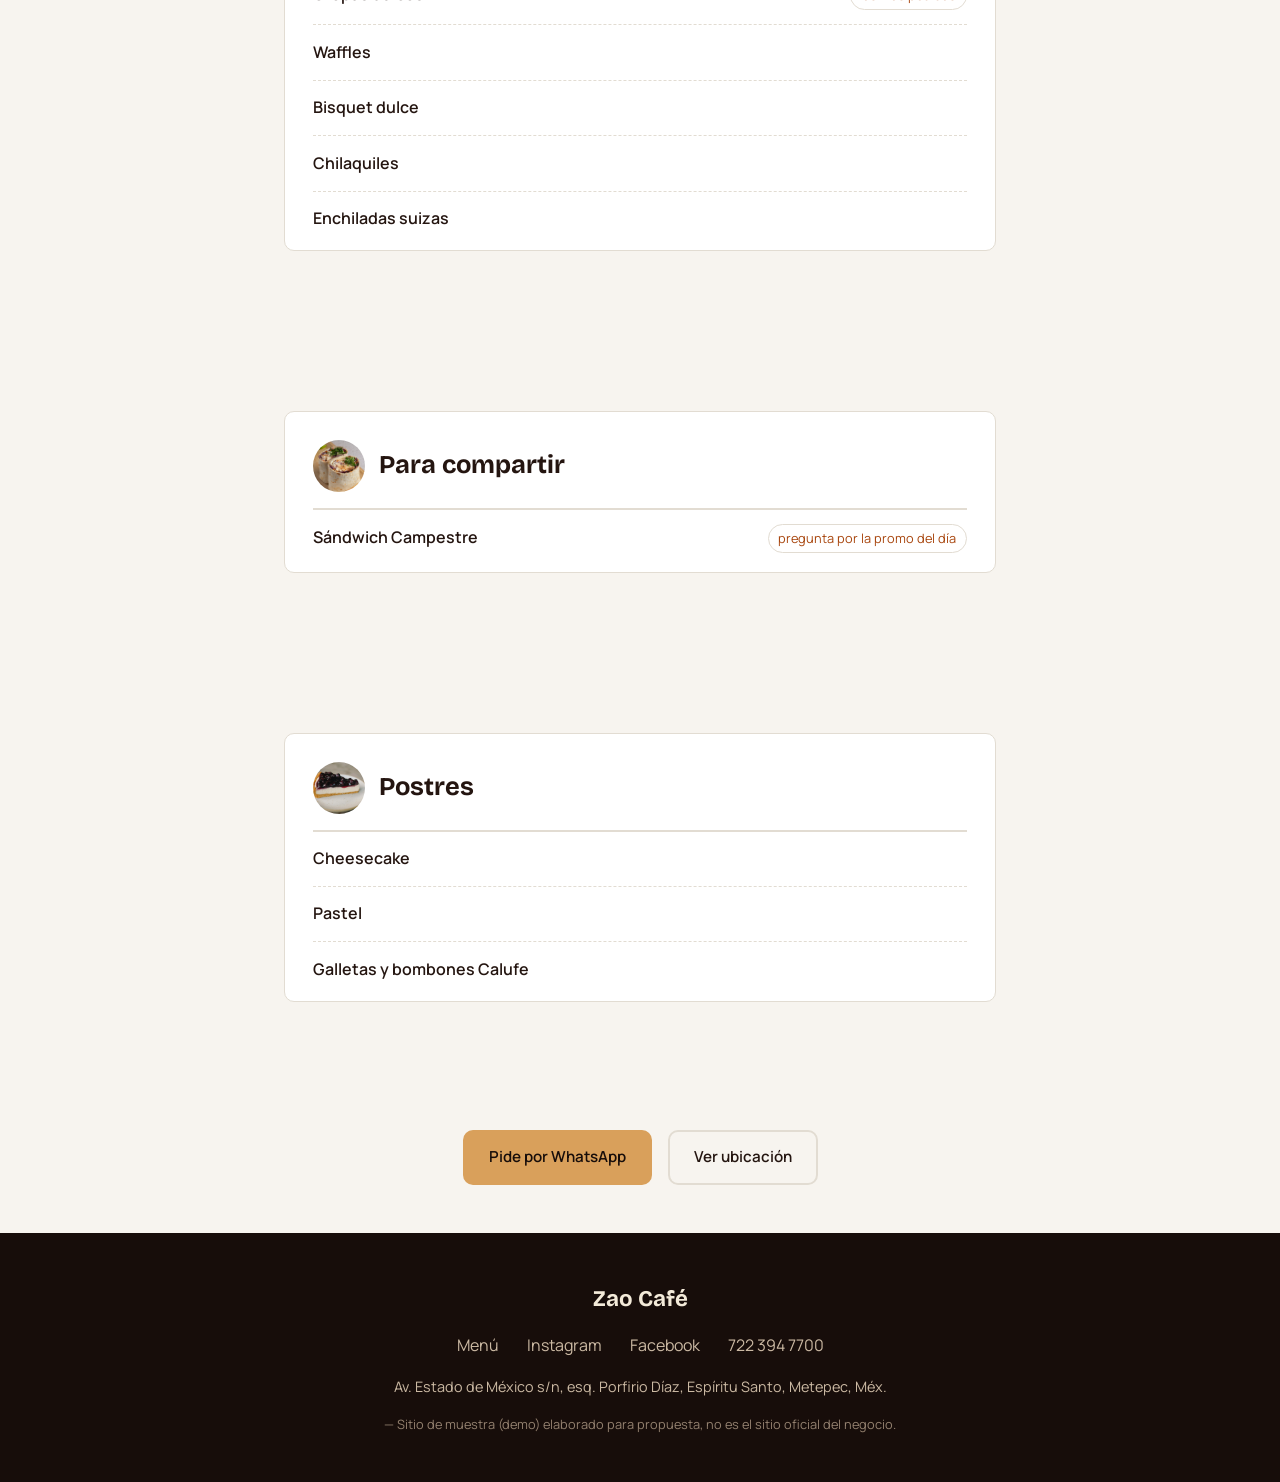
==== commit f34d5336: "Menú: header muestra las categorías internas + scroll suave propio - El nav del header en menu.html " ====
--- a/menu.html
+++ b/menu.html
@@ -41,13 +41,13 @@
         Zao Café
       </a>
 
-      <nav class="main-nav" id="main-nav" aria-label="Navegación principal">
+      <nav class="main-nav" id="main-nav" aria-label="Navegación del menú">
         <ul>
           <li><a href="index.html#top">Inicio</a></li>
-          <li><a href="index.html#especialidades">Especialidades</a></li>
-          <li><a href="index.html#rincon">Nuestro rincón</a></li>
-          <li><a href="menu.html">Menú</a></li>
-          <li><a href="index.html#ubicacion">Ubicación</a></li>
+          <li><a href="#bebidas">☕ Café y bebidas</a></li>
+          <li><a href="#brunch">🥞 Brunch y desayunos</a></li>
+          <li><a href="#salado">🥪 Para compartir</a></li>
+          <li><a href="#postres">🍰 Postres</a></li>
         </ul>
       </nav>
 
